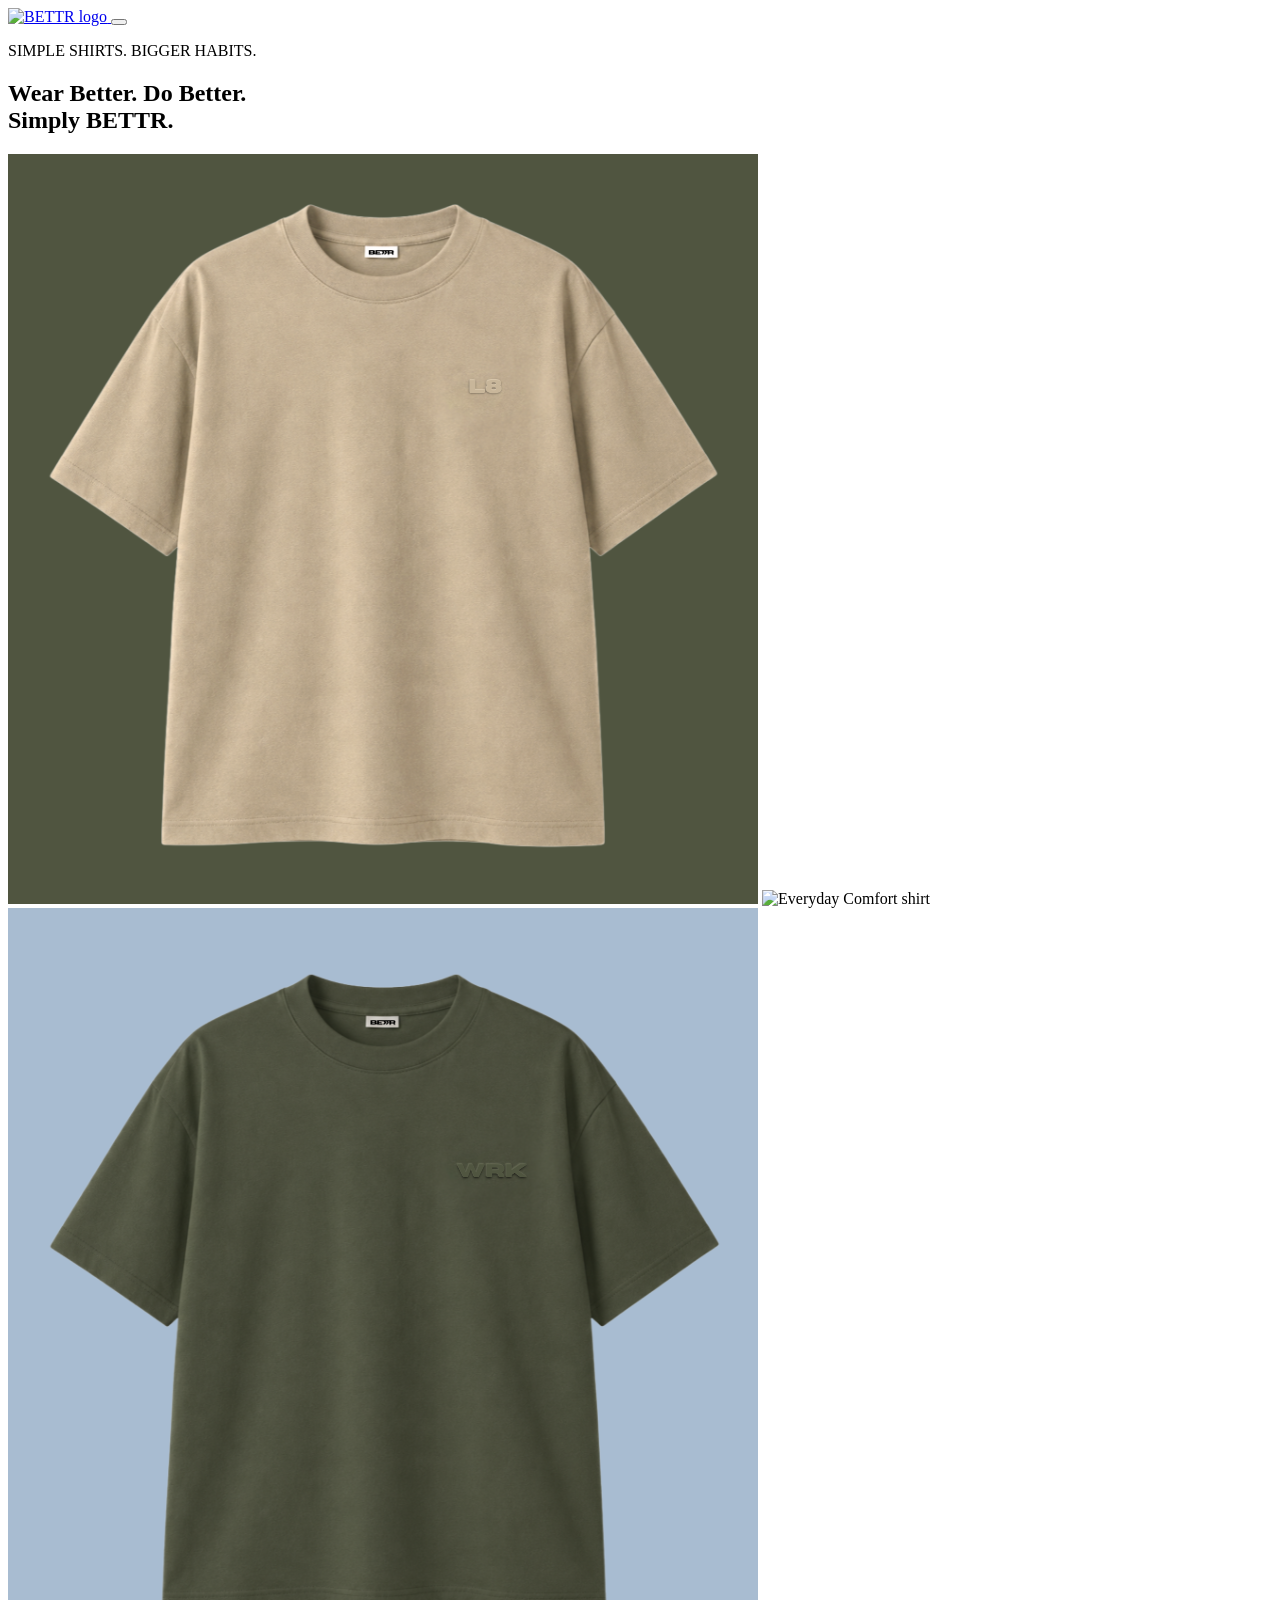
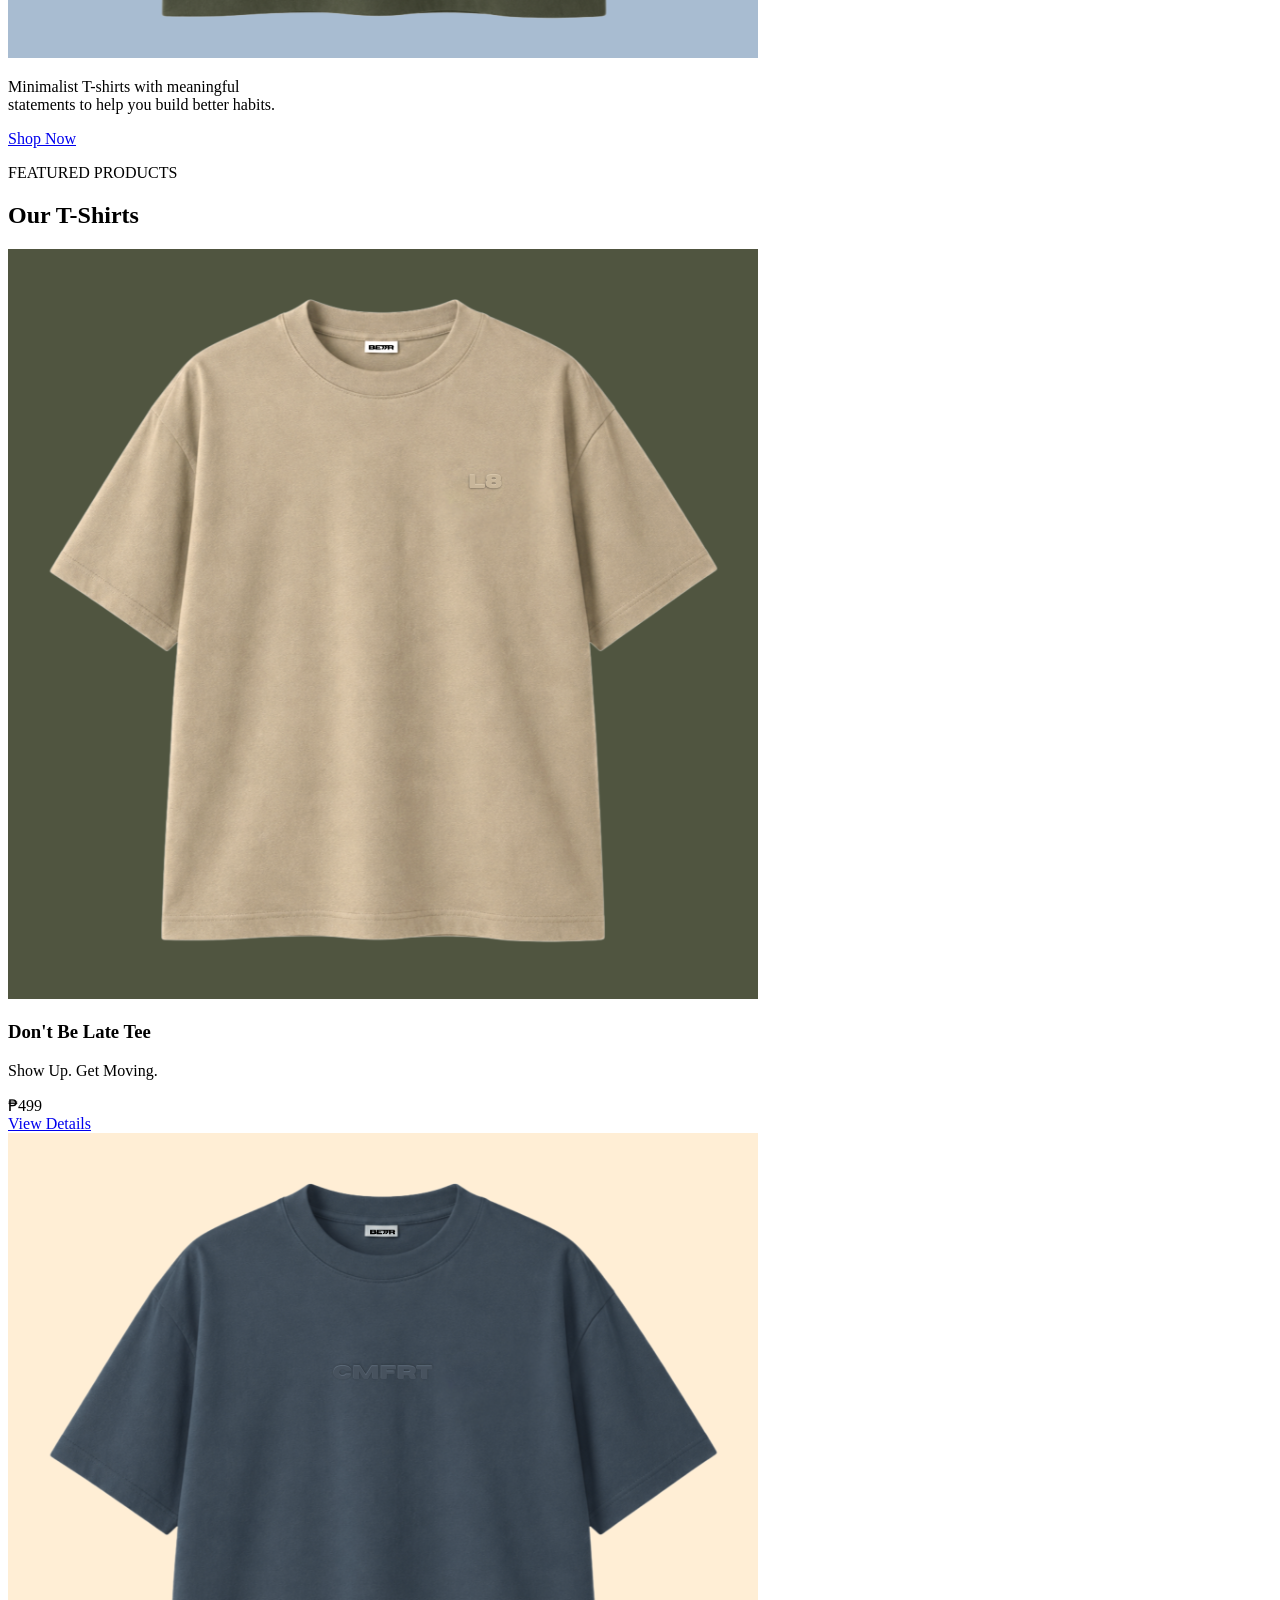
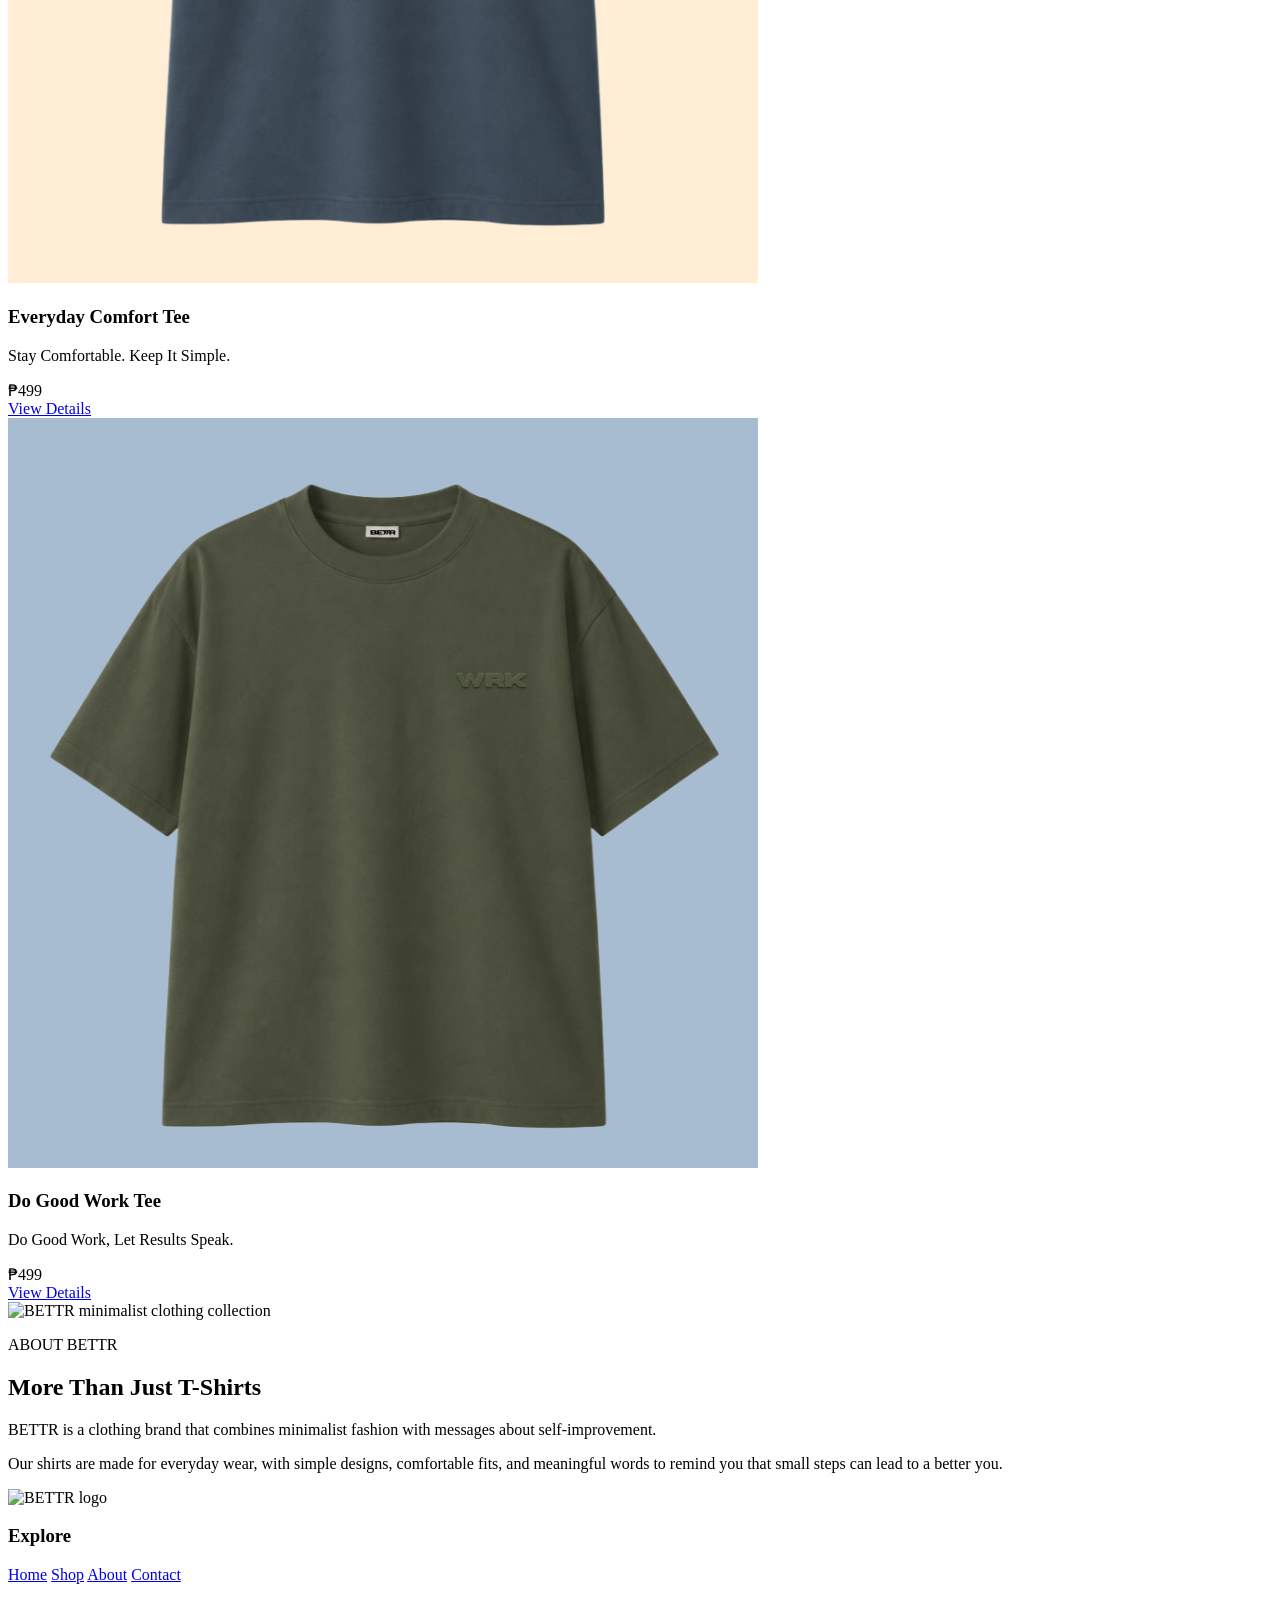
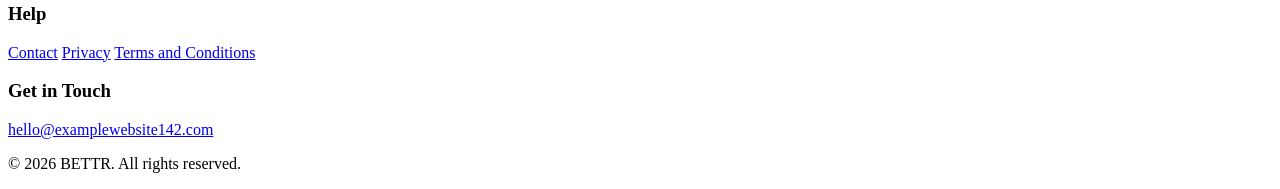
==== index.html @ 63cb1388 "Update hero product images and alt text Updated hero product images and adjusted alt text for better" ====
<!DOCTYPE html>
<html lang="en">

<head>
    <meta charset="utf-8">
    <meta name="viewport" content="width=device-width, initial-scale=1">

    <meta name="description" content="BETTR creates minimalist T-shirts with meaningful messages to inspire better everyday habits.">

    <title>BETTR | Wear Better. Do Better.</title>

    <!-- Bootstrap 6 CSS -->
    <link
        href="https://cdn.jsdelivr.net/npm/bootstrap@6.0.0-alpha.1/dist/css/bootstrap.min.css"
        rel="stylesheet"
        integrity="sha384-B/GM4XqrwHnWXNOWMbloTmrYXZg10cakYGmpfsR/bbzQ6JAJI4ihuyADKLnBgrCe"
        crossorigin="anonymous">

    <!-- Custom CSS -->
    <link rel="stylesheet" href="css/style.css">

    <!-- Custom JavaScript -->
    <script src="js/script.js" defer></script>

</head>

<body>

    <!-- =========================
         SECTION 1: NAVBAR + HERO
         TOTAL HEIGHT: 1204px
    ========================== -->

    <div class="first-section">

        <!-- NAVIGATION BAR -->

        <nav class="navbar md:navbar-expand bettr-navbar">

            <div class="container">

                <a class="navbar-brand" href="index.html" aria-label="BETTR Homepage">

                    <img src="images/logo.png" alt="BETTR logo">

                </a>


                <!-- MOBILE MENU BUTTON -->

                <button
                    class="btn-icon navbar-toggler"
                    type="button"
                    data-bs-toggle="drawer"
                    data-bs-target="#mainNavbar"
                    aria-controls="mainNavbar"
                    aria-expanded="false"
                    aria-label="Toggle navigation">

                    <span class="navbar-toggler-icon" aria-hidden="true"></span>

                </button>


                <!-- NAVIGATION MENU -->

                <dialog
                    class="drawer drawer-end"
                    tabindex="-1"
                    id="mainNavbar"
                    aria-labelledby="mainNavbarLabel">

                    <div class="drawer-header">

                        <h5 class="drawer-title" id="mainNavbarLabel">
                            Menu
                        </h5>

                        <button
                            type="button"
                            class="btn-close"
                            data-bs-dismiss="drawer"
                            aria-label="Close">
                        </button>

                    </div>


                    <div class="drawer-body">

                        <ul class="nav navbar-nav md:ms-auto">

                            <li class="nav-item">

                                <a
                                    class="nav-link active"
                                    href="index.html"
                                    aria-current="page">

                                    Home

                                </a>

                            </li>


                            <li class="nav-item">

                                <a class="nav-link" href="#products">
                                    Shop
                                </a>

                            </li>


                            <li class="nav-item">

                                <a class="nav-link" href="#about">
                                    About
                                </a>

                            </li>


                            <li class="nav-item">

                                <a class="nav-link" href="contact.html">
                                    Contact
                                </a>

                            </li>

                        </ul>

                    </div>

                </dialog>

            </div>

        </nav>


        <!-- HERO SECTION -->

        <section class="hero-section text-center">

            <div class="container">

                <p class="eyebrow">
                    SIMPLE SHIRTS. BIGGER HABITS.
                </p>


                <h1>
                    Wear Better. Do Better.
                    <br>
                    Simply BETTR.
                </h1>


                <!-- HERO PRODUCT IMAGES -->

                <div class="hero-products">

                    <img
                        src="images/dont-be-late-tee001.png"
                        alt="Don't Be Late shirt">

                    <img
                        src="everyday-comfort-tee001.png"
                        alt="Everyday Comfort shirt">

                    <img
                        src="images/do-good-work-tee001.png"
                        alt="Do Good Work shirt">

                </div>


                <p class="hero-description">

                    Minimalist T-shirts with meaningful
                    <br class="desktop-break">
                    statements to help you build better habits.

                </p>


                <a href="#products" class="btn-solid theme-primary">
                    Shop Now
                </a>

            </div>

        </section>

    </div>


    <!-- =========================
         SECTION 2: FEATURED PRODUCTS
         TOTAL HEIGHT: 1204px
    ========================== -->

    <section class="products-section" id="products">

        <div class="container">

            <!-- SECTION HEADING -->

            <div class="section-heading text-center">

                <p class="eyebrow">
                    FEATURED PRODUCTS
                </p>

                <h2>
                    Our T-Shirts
                </h2>

            </div>


            <!-- PRODUCT GRID -->

            <div class="row justify-content-center g-5">


                <!-- PRODUCT 1 -->

                <div class="md:col-6">

                    <article class="product-card">

                        <img
                            src="images/dont-be-late-tee001.png"
                            class="product-image"
                            alt="BETTR Don't Be Late T-shirt">


                        <div class="product-info">

                            <div>

                                <h3>Don't Be Late Tee</h3>

                                <p>
                                    Show Up. Get Moving.
                                </p>

                            </div>

                            <span class="product-price">
                                ₱499
                            </span>

                        </div>


                        <a
                            href="dont-be-late.html"
                            class="btn-solid theme-primary">

                            View Details

                        </a>

                    </article>

                </div>


                <!-- PRODUCT 2 -->

                <div class="md:col-6">

                    <article class="product-card">

                        <img
                            src="images/everyday-comfort-tee001.png"
                            class="product-image"
                            alt="BETTR Everyday Comfort T-shirt">


                        <div class="product-info">

                            <div>

                                <h3>Everyday Comfort Tee</h3>

                                <p>
                                    Stay Comfortable. Keep It Simple.
                                </p>

                            </div>

                            <span class="product-price">
                                ₱499
                            </span>

                        </div>


                        <a
                            href="everyday-comfort.html"
                            class="btn-solid theme-primary">

                            View Details

                        </a>

                    </article>

                </div>


                <!-- PRODUCT 3 -->

                <div class="md:col-6">

                    <article class="product-card">

                        <img
                            src="images/do-good-work-tee001.png"
                            class="product-image"
                            alt="BETTR Do Good Work T-shirt">


                        <div class="product-info">

                            <div>

                                <h3>Do Good Work Tee</h3>

                                <p>
                                    Do Good Work, Let Results Speak.
                                </p>

                            </div>

                            <span class="product-price">
                                ₱499
                            </span>

                        </div>


                        <a
                            href="do-good-work.html"
                            class="btn-solid theme-primary">

                            View Details

                        </a>

                    </article>

                </div>

            </div>

        </div>

    </section>


    <!-- =========================
         SECTION 3: ABOUT + FOOTER
         TOTAL HEIGHT: 1204px
    ========================== -->

    <div class="third-section">

        <!-- ABOUT BETTR -->

        <section class="about-section" id="about">

            <div class="container text-center">

                <img
                    src="images/about-image.jpg"
                    class="about-image"
                    alt="BETTR minimalist clothing collection">


                <p class="eyebrow">
                    ABOUT BETTR
                </p>


                <h2>
                    More Than Just T-Shirts
                </h2>


                <p class="about-description">

                    BETTR is a clothing brand that combines
                    minimalist fashion with messages about
                    self-improvement.

                </p>


                <p class="about-description">

                    Our shirts are made for everyday wear,
                    with simple designs, comfortable fits,
                    and meaningful words to remind you that
                    small steps can lead to a better you.

                </p>

            </div>

        </section>


        <!-- FOOTER -->

        <footer class="bettr-footer">

            <div class="container">

                <div class="row g-5">


                    <!-- BRAND LOGO -->

                    <div class="md:col-4">

                        <img
                            src="images/logo.png"
                            class="footer-logo"
                            alt="BETTR logo">

                    </div>


                    <!-- EXPLORE -->

                    <div class="md:col-2">

                        <h3>Explore</h3>

                        <a href="index.html">Home</a>

                        <a href="#products">Shop</a>

                        <a href="#about">About</a>

                        <a href="contact.html">Contact</a>

                    </div>


                    <!-- HELP -->

                    <div class="md:col-3">

                        <h3>Help</h3>

                        <a href="contact.html">Contact</a>

                        <a href="privacy.html">Privacy</a>

                        <a href="privacy.html">Terms and Conditions</a>

                    </div>


                    <!-- CONTACT -->

                    <div class="md:col-3">

                        <h3>Get in Touch</h3>

                        <a href="mailto:hello@examplewebsite142.com">

                            hello@examplewebsite142.com

                        </a>

                    </div>

                </div>


                <!-- COPYRIGHT -->

                <div class="copyright">

                    <p>
                        © 2026 BETTR. All rights reserved.
                    </p>

                </div>

            </div>

        </footer>

    </div>


    <!-- =========================
         BOOTSTRAP JAVASCRIPT
    ========================== -->

    <script
        type="module"
        src="https://cdn.jsdelivr.net/npm/bootstrap@6.0.0-alpha.1/dist/js/bootstrap.bundle.min.js"
        integrity="sha384-1a/pXj49ZQ1aHEmrJ+gMw1otqoVsYwlEnlD8mIfY2TV03r20Y0CN7uqx1tQogjPL"
        crossorigin="anonymous">
    </script>

</body>

</html>
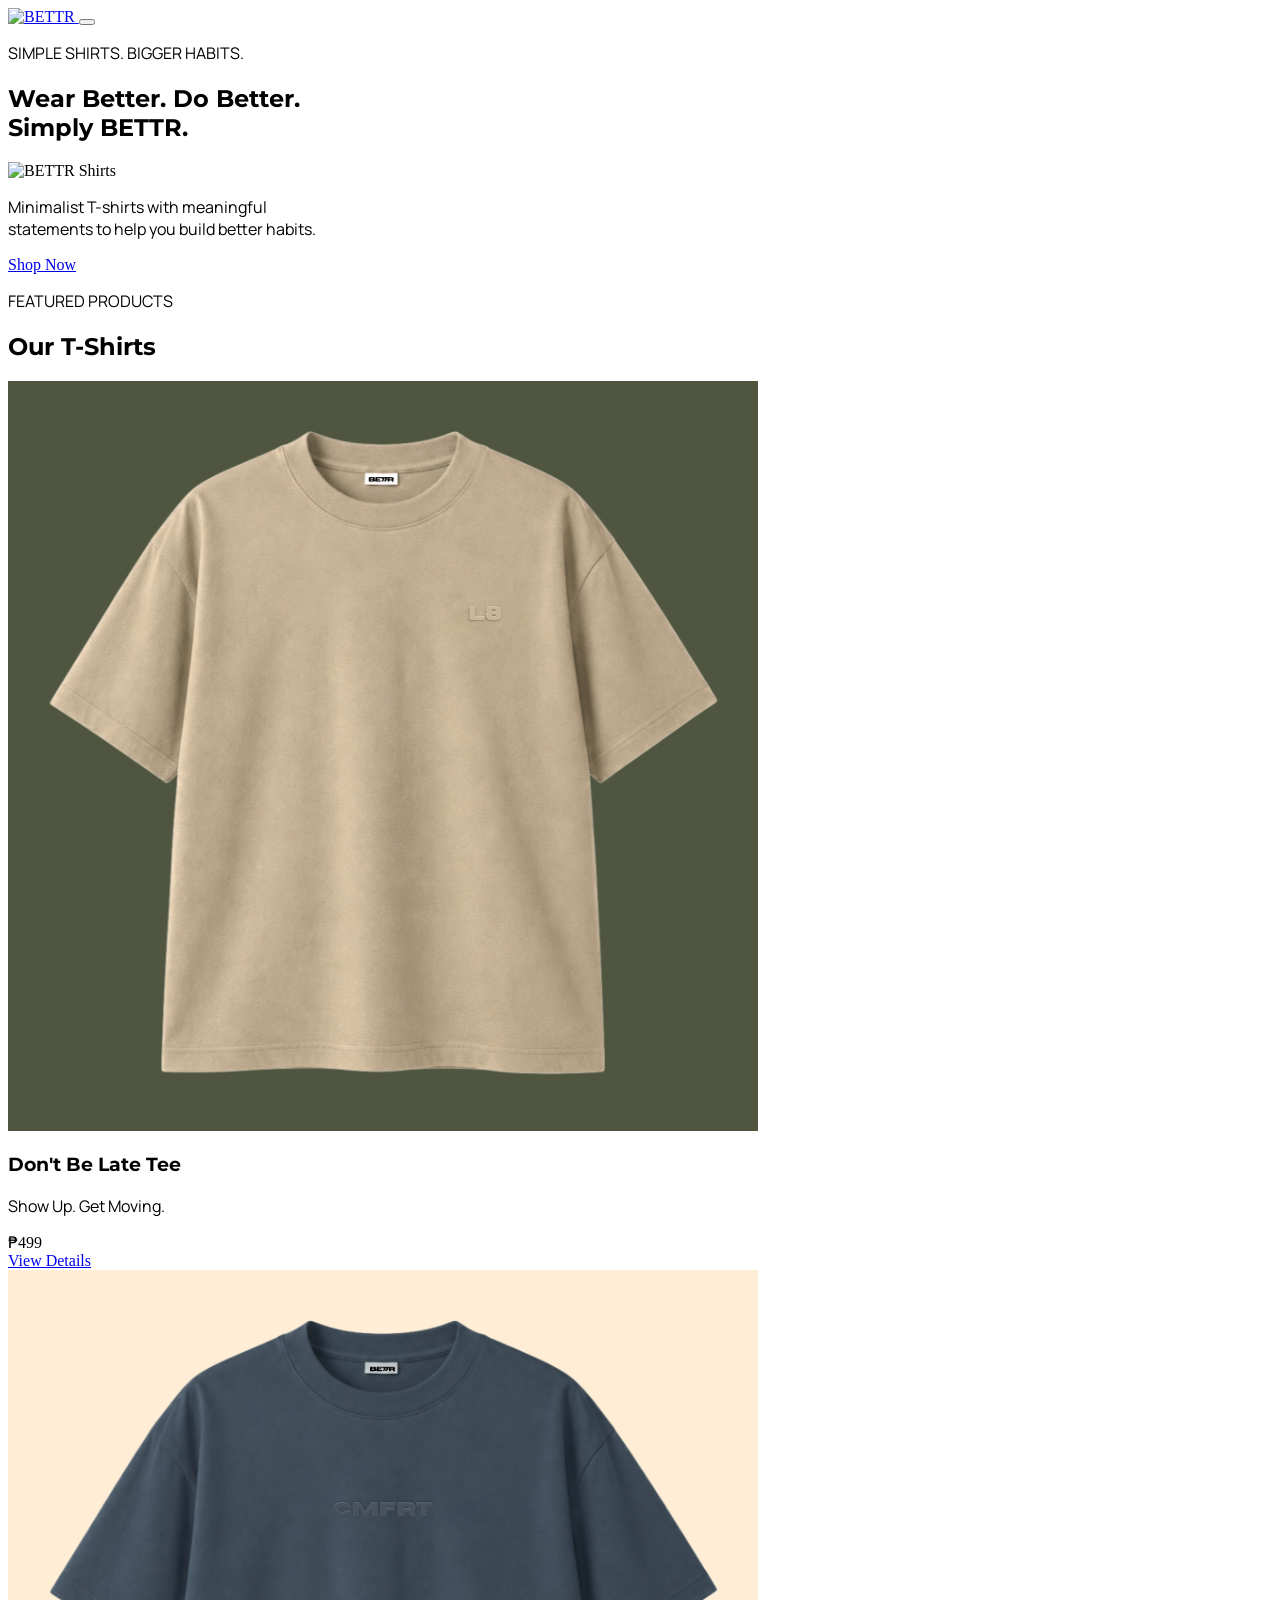
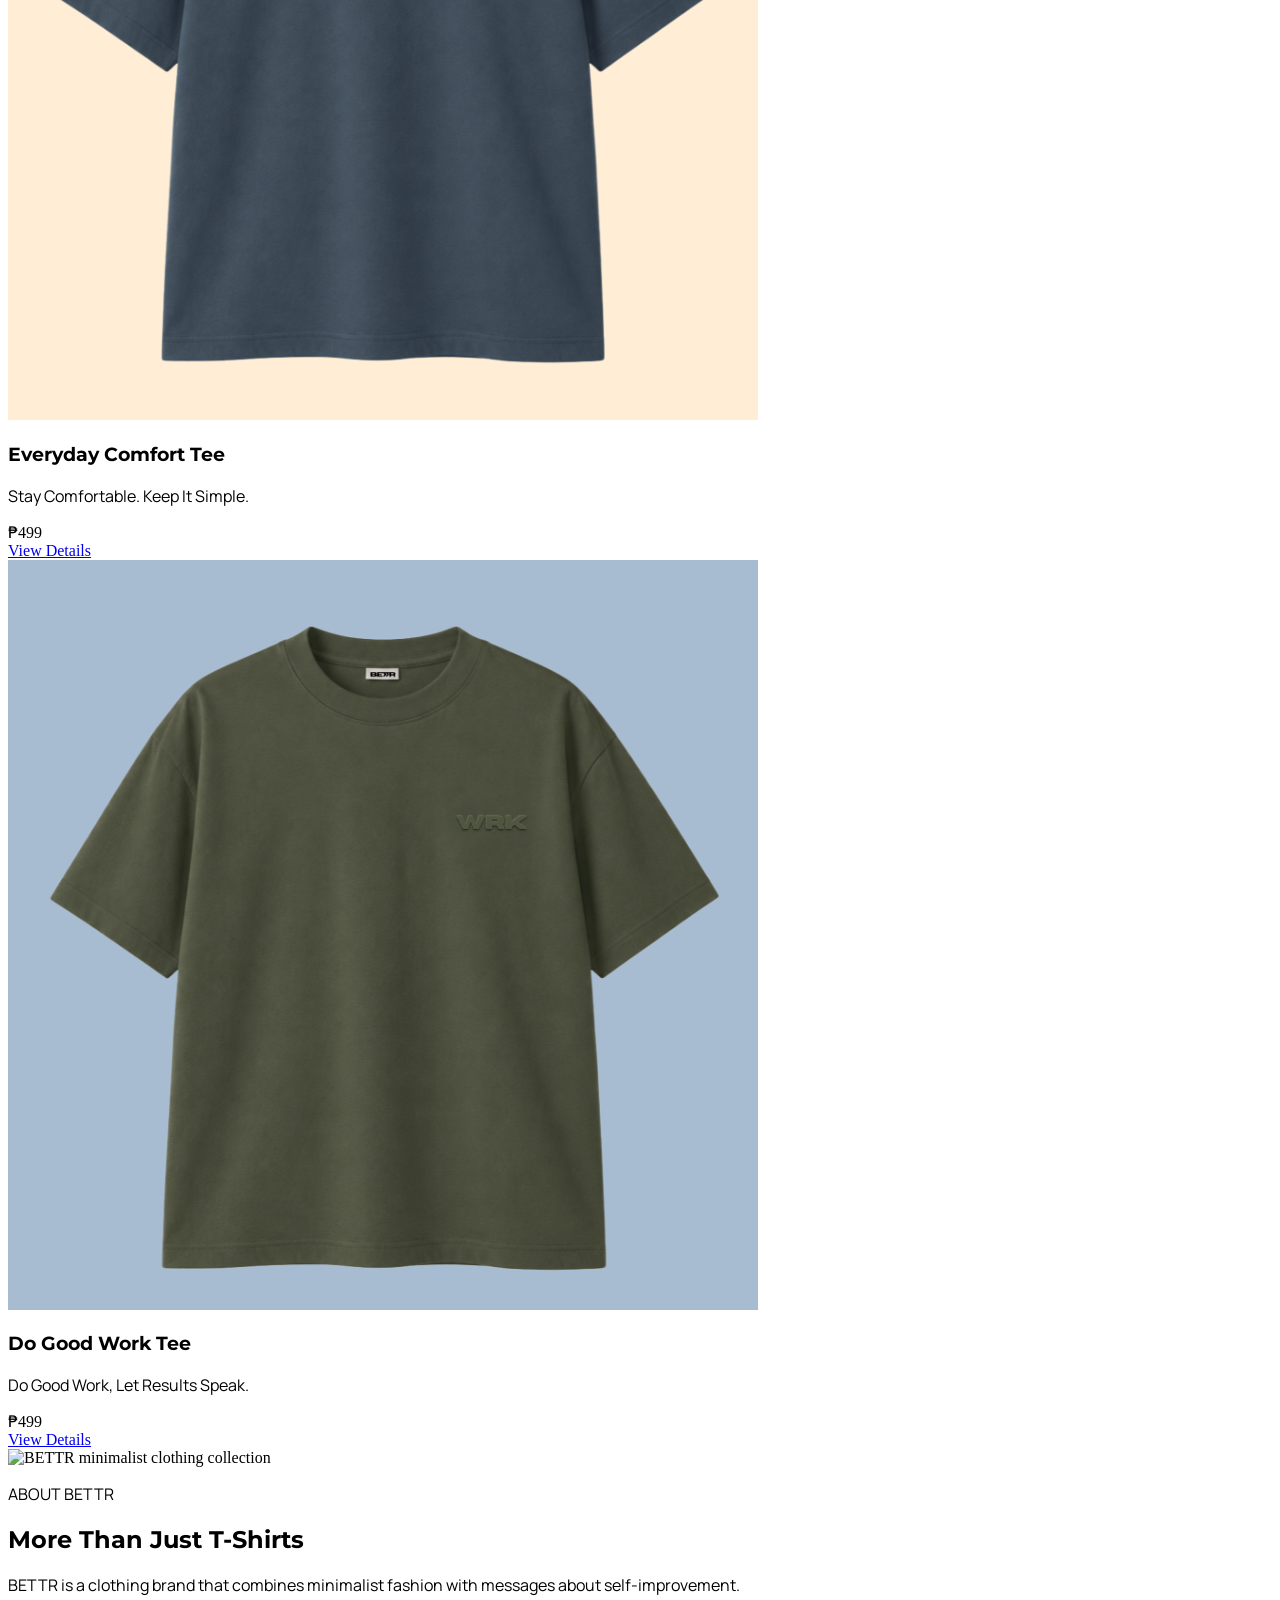
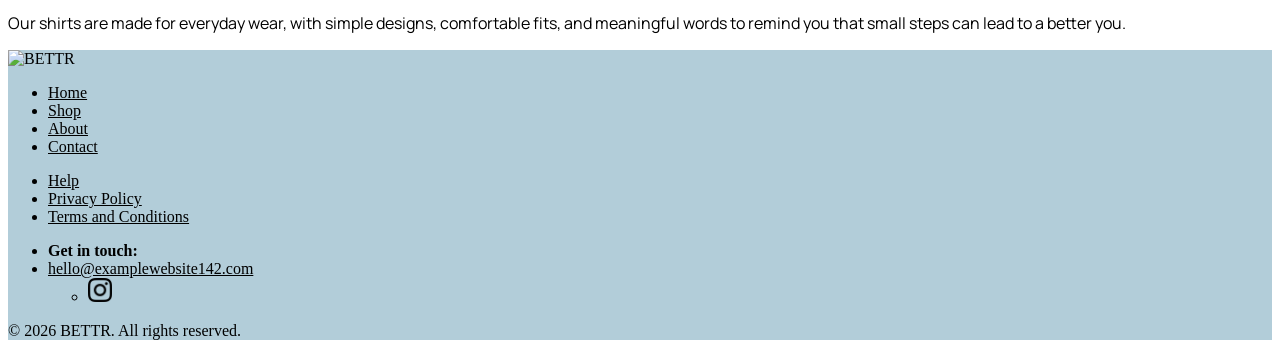
==== commit 88ac9295: "Updated index.html Only missing is the 'about-image.png' To add selected custom css in styles/style" ====
--- a/index.html
+++ b/index.html
@@ -1,149 +1,65 @@
 <!DOCTYPE html>
 <html lang="en">
-
 <head>
-    <meta charset="utf-8">
-    <meta name="viewport" content="width=device-width, initial-scale=1">
-
-    <meta name="description" content="BETTR creates minimalist T-shirts with meaningful messages to inspire better everyday habits.">
-
-    <title>BETTR | Wear Better. Do Better.</title>
-
-    <!-- Bootstrap 6 CSS -->
-    <link
-        href="https://cdn.jsdelivr.net/npm/bootstrap@6.0.0-alpha.1/dist/css/bootstrap.min.css"
-        rel="stylesheet"
-        integrity="sha384-B/GM4XqrwHnWXNOWMbloTmrYXZg10cakYGmpfsR/bbzQ6JAJI4ihuyADKLnBgrCe"
-        crossorigin="anonymous">
-
-    <!-- Custom CSS -->
-    <link rel="stylesheet" href="css/style.css">
-
-    <!-- Custom JavaScript -->
-    <script src="js/script.js" defer></script>
-
+    <meta charset="UTF-8">
+    <meta name="viewport" content="width=device-width, initial-scale=1.0">
+    <title>Home | BETTR</title>
+    <link rel="preconnect" href="https://googleapis.com">
+    <link rel="preconnect" href="https://gstatic.com" crossorigin>
+    <link href="https://fonts.googleapis.com/css2?family=Manrope:wght@300;400;700&family=Montserrat:wght@300;400;700&display=swap" rel="stylesheet">
+    <link href="https://cdn.jsdelivr.net/npm/bootstrap@6.0.0-alpha.1/dist/css/bootstrap.min.css" rel="stylesheet" integrity="sha384-B/GM4XqrwHnWXNOWMbloTmrYXZg10cakYGmpfsR/bbzQ6JAJI4ihuyADKLnBgrCe" crossorigin="anonymous">
+    <link rel="stylesheet" href="styles/style.css">
+    <script src="js/navigation.js" defer></script>
 </head>
-
-<body>
-
-    <!-- =========================
-         SECTION 1: NAVBAR + HERO
-         TOTAL HEIGHT: 1204px
-    ========================== -->
-
-    <div class="first-section">
-
-        <!-- NAVIGATION BAR -->
-
-        <nav class="navbar md:navbar-expand bettr-navbar">
-
-            <div class="container">
-
-                <a class="navbar-brand" href="index.html" aria-label="BETTR Homepage">
-
-                    <img src="images/logo.png" alt="BETTR logo">
-
-                </a>
-
-
-                <!-- MOBILE MENU BUTTON -->
-
-                <button
-                    class="btn-icon navbar-toggler"
-                    type="button"
-                    data-bs-toggle="drawer"
-                    data-bs-target="#mainNavbar"
-                    aria-controls="mainNavbar"
-                    aria-expanded="false"
-                    aria-label="Toggle navigation">
-
-                    <span class="navbar-toggler-icon" aria-hidden="true"></span>
-
-                </button>
-
-
-                <!-- NAVIGATION MENU -->
-
-                <dialog
-                    class="drawer drawer-end"
-                    tabindex="-1"
-                    id="mainNavbar"
-                    aria-labelledby="mainNavbarLabel">
-
-                    <div class="drawer-header">
-
-                        <h5 class="drawer-title" id="mainNavbarLabel">
-                            Menu
-                        </h5>
-
-                        <button
-                            type="button"
-                            class="btn-close"
-                            data-bs-dismiss="drawer"
-                            aria-label="Close">
-                        </button>
-
-                    </div>
-
-
-                    <div class="drawer-body">
-
-                        <ul class="nav navbar-nav md:ms-auto">
-
-                            <li class="nav-item">
-
-                                <a
-                                    class="nav-link active"
-                                    href="index.html"
-                                    aria-current="page">
-
-                                    Home
-
-                                </a>
-
-                            </li>
-
-
-                            <li class="nav-item">
-
-                                <a class="nav-link" href="#products">
-                                    Shop
-                                </a>
-
-                            </li>
-
-
-                            <li class="nav-item">
-
-                                <a class="nav-link" href="#about">
-                                    About
-                                </a>
-
-                            </li>
-
-
-                            <li class="nav-item">
-
-                                <a class="nav-link" href="contact.html">
-                                    Contact
-                                </a>
-
-                            </li>
-
+<body class="d-flex flex-column min-vh-100">
+    <nav class="navbar md:navbar-expand bg-1 fixed-top py-3 border-bottom">
+        <div class="container md:ps-12 md:pe-12">
+        
+            <a class="navbar-brand" href="index.html">
+                <picture>
+                    <source srcset="images/BETTR-logo-primary-dark.png" media="(prefers-color-scheme: dark)">
+                    <img src="images/BETTR-logo-primary.png" alt="BETTR" style="height: 24px; width: auto;;">
+                </picture>
+            </a>
+
+            <button class="btn-icon navbar-toggler ms-auto" type="button"
+                    data-bs-toggle="drawer" data-bs-target="#mainNav"
+                    aria-controls="mainNav" aria-expanded="false" aria-label="Toggle navigation">
+                <span class="navbar-toggler-icon" aria-hidden="true"></span>
+            </button>
+
+            <dialog class="drawer drawer-end" tabindex="-1" id="mainNav" aria-labelledby="mainNavLabel">
+                <div class="drawer-header">
+                <h5 class="drawer-title" id="mainNavLabel">Menu</h5>
+                <button type="button" class="btn-close" data-bs-dismiss="drawer" aria-label="Close"></button>
+                </div>
+                <div class="drawer-body md:justify-content-between md:mx-12">
+                    <div class="d-flex flex-column md:flex-row md:align-items-center gap-3 md:gap-4 mt-3 md:mt-0">
+                        <ul class="nav navbar-nav nav-underline gap-2 md:gap-4">
+                            <li class="nav-item"><a class="nav-link  active" aria-current="page" href="index.html#home">Home</a></li>
+                            <li class="nav-item"><a class="nav-link" href="index.html#shop">Shop</a></li>
                         </ul>
-
-                    </div>
-
-                </dialog>
-
-            </div>
-
-        </nav>
-
-
-        <!-- HERO SECTION -->
-
-        <section class="hero-section text-center">
+                    </div>
+                    <div class="d-flex flex-column md:flex-row md:align-items-center md:ms-auto gap-3 md:gap-4 mt-3 md:mt-0">
+                        <ul class="nav navbar-nav nav-underline gap-2 md:gap-4">
+                        <li class="nav-item"><a class="nav-link btn btn-dark" href="index.html#about">About</a></li>
+                        <li class="nav-item"><a class="nav-link btn btn-dark" href="contact.html">Contact</a></li>
+                        </ul>
+                    </div>
+                    <div class="d-flex flex-column md:flex-row md:align-items-center gap-3 md:gap-4 md:mb-1 ">
+                        <picture>
+                            <source media="(prefers-color-scheme: dark)" srcset="images/search-icon-dark.png">
+                            <img src="images/search-icon.png" alt="search-icon" style="width: 16px;height: auto;">
+                        </picture>
+                    </div>
+                                    
+                </div>
+            </dialog>
+        </div>
+    </nav>
+    <header>
+
+        <section id="home" class="hero-section text-center">
 
             <div class="container">
 
@@ -163,17 +79,11 @@
 
                 <div class="hero-products">
 
-                    <img
-                        src="images/dont-be-late-tee001.png"
-                        alt="Don't Be Late shirt">
-
-                    <img
-                        src="everyday-comfort-tee001.png"
-                        alt="Everyday Comfort shirt">
-
-                    <img
-                        src="images/do-good-work-tee001.png"
-                        alt="Do Good Work shirt">
+                    <img class="img-fluid w-75 h-auto"
+                        src="images/BETTR-hero-img.png"
+                        alt="BETTR Shirts"
+                        >
+
 
                 </div>
 
@@ -187,7 +97,7 @@
                 </p>
 
 
-                <a href="#products" class="btn-solid theme-primary">
+                <a href="#shop" class="btn-solid rounded-3 theme-primary">
                     Shop Now
                 </a>
 
@@ -195,181 +105,176 @@
 
         </section>
 
-    </div>
-
-
-    <!-- =========================
-         SECTION 2: FEATURED PRODUCTS
-         TOTAL HEIGHT: 1204px
-    ========================== -->
-
-    <section class="products-section" id="products">
-
-        <div class="container">
-
-            <!-- SECTION HEADING -->
-
-            <div class="section-heading text-center">
-
-                <p class="eyebrow">
-                    FEATURED PRODUCTS
-                </p>
-
-                <h2>
-                    Our T-Shirts
-                </h2>
+
+    </header>
+    <main>
+
+        <section id="shop" class="products-section bg-1">
+
+            <div class="container">
+
+                <!-- SECTION HEADING -->
+
+                <div class="section-heading text-center">
+
+                    <p class="eyebrow">
+                        FEATURED PRODUCTS
+                    </p>
+
+                    <h2>
+                        Our T-Shirts
+                    </h2>
+
+                </div>
+
+
+                <!-- PRODUCT GRID -->
+
+                <div class="row justify-content-center g-5 mt-8">
+
+
+                    <!-- PRODUCT 1 -->
+
+                    <div class="col-12 md:col-4">
+
+                        <article class="product-card">
+
+                            <div class="d-flex flex-column justify-content-center align-items-center">
+                                <div>   
+                                    <img class="img-fluid w-50 h-auto"
+                                        src="images/dont-be-late-tee001.png"
+                                        class="product-image"
+                                        alt="BETTR Don't Be Late T-shirt">
+                                </div>
+
+                            <div class="product-info py-4 text-center md:text-start">
+
+                                <div>
+
+                                    <h3>Don't Be Late Tee</h3>
+
+                                    <p class="text-muted">
+                                        Show Up. Get Moving.
+                                    </p>
+
+                                </div>
+                                <div>
+                                <span class="product-price">
+                                    ₱499
+                                </span>
+                                </div>
+                            </div>
+
+
+                            <a
+                                href="dont-be-late-tee.html"
+                                class="btn-solid rounded-3 theme-primary">
+
+                                View Details
+
+                            </a>
+                            </div>
+                        </article>
+
+                    </div>
+
+
+                    <!-- PRODUCT 2 -->
+
+                    <div class="col-12 md:col-4">
+
+                        <article class="product-card">
+
+                            <div class="d-flex flex-column justify-content-center align-items-center">
+                            <img class="img-fluid w-50 h-auto"
+                                src="images/everyday-comfort-tee001.png"
+                                class="product-image"
+                                alt="BETTR Everyday Comfort T-shirt">
+
+
+                            <div class="product-info py-4 text-center md:text-start">
+
+                                <div>
+
+                                    <h3>Everyday Comfort Tee</h3>
+
+                                    <p>
+                                        Stay Comfortable. Keep It Simple.
+                                    </p>
+
+                                </div>
+
+                                <span class="product-price">
+                                    ₱499
+                                </span>
+
+                            </div>
+
+
+                            <a
+                                href="everyday-comfort-tee.html"
+                                class="btn-solid rounded-3 theme-primary">
+
+                                View Details
+
+                            </a>
+                            </div>
+                        </article>
+
+                    </div>
+
+
+                    <!-- PRODUCT 3 -->
+
+                    <div class="col-12 md:col-4">
+
+                        <article class="product-card">
+
+                            <div class="d-flex flex-column justify-content-center align-items-center">
+                            
+                                <img class="img-fluid w-50 h-auto"
+                                    src="images/do-good-work-tee001.png"
+                                    class="product-image"
+                                    alt="BETTR Do Good Work T-shirt">
+                            
+
+                                <div class="product-info py-4 text-center md:text-start">
+
+                                    <div>
+
+                                        <h3>Do Good Work Tee</h3>
+
+                                        <p>
+                                            Do Good Work, Let Results Speak.
+                                        </p>
+
+                                    </div>
+
+                                    <span class="product-price">
+                                        ₱499
+                                    </span>
+
+                                </div>
+                            
+
+                                <a
+                                    href="do-good-work-tee.html"
+                                    class="btn-solid rounded-3 theme-primary">
+
+                                    View Details
+
+                                </a>
+                            </div>
+
+                        </article>
+
+                    </div>
+
+                </div>
 
             </div>
 
-
-            <!-- PRODUCT GRID -->
-
-            <div class="row justify-content-center g-5">
-
-
-                <!-- PRODUCT 1 -->
-
-                <div class="md:col-6">
-
-                    <article class="product-card">
-
-                        <img
-                            src="images/dont-be-late-tee001.png"
-                            class="product-image"
-                            alt="BETTR Don't Be Late T-shirt">
-
-
-                        <div class="product-info">
-
-                            <div>
-
-                                <h3>Don't Be Late Tee</h3>
-
-                                <p>
-                                    Show Up. Get Moving.
-                                </p>
-
-                            </div>
-
-                            <span class="product-price">
-                                ₱499
-                            </span>
-
-                        </div>
-
-
-                        <a
-                            href="dont-be-late.html"
-                            class="btn-solid theme-primary">
-
-                            View Details
-
-                        </a>
-
-                    </article>
-
-                </div>
-
-
-                <!-- PRODUCT 2 -->
-
-                <div class="md:col-6">
-
-                    <article class="product-card">
-
-                        <img
-                            src="images/everyday-comfort-tee001.png"
-                            class="product-image"
-                            alt="BETTR Everyday Comfort T-shirt">
-
-
-                        <div class="product-info">
-
-                            <div>
-
-                                <h3>Everyday Comfort Tee</h3>
-
-                                <p>
-                                    Stay Comfortable. Keep It Simple.
-                                </p>
-
-                            </div>
-
-                            <span class="product-price">
-                                ₱499
-                            </span>
-
-                        </div>
-
-
-                        <a
-                            href="everyday-comfort.html"
-                            class="btn-solid theme-primary">
-
-                            View Details
-
-                        </a>
-
-                    </article>
-
-                </div>
-
-
-                <!-- PRODUCT 3 -->
-
-                <div class="md:col-6">
-
-                    <article class="product-card">
-
-                        <img
-                            src="images/do-good-work-tee001.png"
-                            class="product-image"
-                            alt="BETTR Do Good Work T-shirt">
-
-
-                        <div class="product-info">
-
-                            <div>
-
-                                <h3>Do Good Work Tee</h3>
-
-                                <p>
-                                    Do Good Work, Let Results Speak.
-                                </p>
-
-                            </div>
-
-                            <span class="product-price">
-                                ₱499
-                            </span>
-
-                        </div>
-
-
-                        <a
-                            href="do-good-work.html"
-                            class="btn-solid theme-primary">
-
-                            View Details
-
-                        </a>
-
-                    </article>
-
-                </div>
-
-            </div>
-
-        </div>
-
-    </section>
-
-
-    <!-- =========================
-         SECTION 3: ABOUT + FOOTER
-         TOTAL HEIGHT: 1204px
-    ========================== -->
-
+        </section>
     <div class="third-section">
 
         <!-- ABOUT BETTR -->
@@ -379,7 +284,7 @@
             <div class="container text-center">
 
                 <img
-                    src="images/about-image.jpg"
+                    src="images/about-image.png"
                     class="about-image"
                     alt="BETTR minimalist clothing collection">
 
@@ -416,105 +321,45 @@
 
         </section>
 
-
-        <!-- FOOTER -->
-
-        <footer class="bettr-footer">
-
-            <div class="container">
-
-                <div class="row g-5">
-
-
-                    <!-- BRAND LOGO -->
-
-                    <div class="md:col-4">
-
-                        <img
-                            src="images/logo.png"
-                            class="footer-logo"
-                            alt="BETTR logo">
-
-                    </div>
-
-
-                    <!-- EXPLORE -->
-
-                    <div class="md:col-2">
-
-                        <h3>Explore</h3>
-
-                        <a href="index.html">Home</a>
-
-                        <a href="#products">Shop</a>
-
-                        <a href="#about">About</a>
-
-                        <a href="contact.html">Contact</a>
-
-                    </div>
-
-
-                    <!-- HELP -->
-
-                    <div class="md:col-3">
-
-                        <h3>Help</h3>
-
-                        <a href="contact.html">Contact</a>
-
-                        <a href="privacy.html">Privacy</a>
-
-                        <a href="privacy.html">Terms and Conditions</a>
-
-                    </div>
-
-
-                    <!-- CONTACT -->
-
-                    <div class="md:col-3">
-
-                        <h3>Get in Touch</h3>
-
-                        <a href="mailto:hello@examplewebsite142.com">
-
-                            hello@examplewebsite142.com
-
-                        </a>
-
-                    </div>
-
-                </div>
-
-
-                <!-- COPYRIGHT -->
-
-                <div class="copyright">
-
-                    <p>
-                        © 2026 BETTR. All rights reserved.
-                    </p>
-
-                </div>
-
+    </main>
+    <footer class="bg-1 mt-auto" id="contact">
+        <div class="container pt-4">
+            <div class="row g-4 mb-12 mt-2">
+                <div class="col-12 md:col-3">
+                        <!--REMINDER: replace this span with BETTR logo-->
+                        <img src="images/BETTR-logo-primary.png" alt="BETTR" style="height: 24px;width: auto;">
+                </div>
+                <div class="col-12 md:col-3">
+                    <ul class="list-unstyled d-flex flex-column md:flex-column md:justify-content-between gap-2 mb-0">
+                        <li class="nav-item fg-2"><a class="nav-link" href="index.html#home">Home</a></li>
+                        <li class="nav-item fg-2"><a class="nav-link" href="index.html#shop">Shop</a></li>
+                        <li class="nav-item fg-2"><a class="nav-link" href="index.html#about">About</a></li>
+                        <li class="nav-item fg-2"><a class="nav-link" href="contact.html">Contact</a></li>
+                    </ul>
+                </div>
+                <div class="col-12 md:col-3">
+                    <ul class="list-unstyled d-flex flex-column md:flex-column md:justify-content-between gap-2 mb-0">
+                        <li class="nav-item fg-2"><a class="nav-link" href="#">Help</a></li>
+                        <li class="nav-item fg-2"><a class="nav-link" href="privacy.html">Privacy Policy</a></li>
+                        <li class="nav-item fg-2"><a class="nav-link" href="terms.html">Terms and Conditions</a></li>
+                    </ul>
+                </div>
+                <div class="col-12 md:col-3">
+                    <ul class="list-unstyled d-flex flex-column md:justify-content-between gap-2 mb-0">
+                        <li><b>Get in touch:</b></li>
+                        <li class="fs-sm"><a href="contact.html">hello@examplewebsite142.com</a></li>
+                        <ul class="list-unstyled d-flex flex-column md:justify-content-between gap-2 mb-0">
+                            <li><img src="images/insta-icon.png" alt="instagram-link" style="width: 24px;height: auto;"></li>
+                        </ul>
+                    </ul>
+                                            
+                </div>
             </div>
-
-        </footer>
-
-    </div>
-
-
-    <!-- =========================
-         BOOTSTRAP JAVASCRIPT
-    ========================== -->
-
-    <script
-        type="module"
-        src="https://cdn.jsdelivr.net/npm/bootstrap@6.0.0-alpha.1/dist/js/bootstrap.bundle.min.js"
-        integrity="sha384-1a/pXj49ZQ1aHEmrJ+gMw1otqoVsYwlEnlD8mIfY2TV03r20Y0CN7uqx1tQogjPL"
-        crossorigin="anonymous">
-    </script>
-
+        </div>
+        <div class="d-flex pb-1 border-top border-2 border-black m-5 md:m-12">
+            <span class="fg-1">&copy; 2026 BETTR. All rights reserved.</span>
+        </div>
+    </footer>
+    <script type="module" src="https://cdn.jsdelivr.net/npm/bootstrap@6.0.0-alpha.1/dist/js/bootstrap.bundle.min.js" integrity="sha384-1a/pXj49ZQ1aHEmrJ+gMw1otqoVsYwlEnlD8mIfY2TV03r20Y0CN7uqx1tQogjPL" crossorigin="anonymous"></script>
 </body>
-
-</html>
+</html>
--- a/styles/style.css
+++ b/styles/style.css
@@ -0,0 +1,133 @@
+/* - Welcome to BETTR's CSS
+    this is the all-in-one custom css for all of our html files
+    you may create a dedicated css file for a particular html file
+    just remember to put the correct css filepath should you make a dedicated css file
+    and make sure to observe proper link order.
+- */
+
+/* - PSEUDOCLASS -*/
+:root {
+    --bs-body-font: 'Manrope', Arial, Helvetica, san-serif;
+    --bs-heading-font: 'Montserrat', Georgia, 'Times New Roman', Times, serif;
+    --primary: #b2cdd9;
+    --muted:  #7cabc0;
+    --secondary: #ffeac9;
+}
+
+/* - general stylesheet - */
+
+h1, h2, h3 {
+    font-family: var(--bs-heading-font);
+}
+
+p {
+    font-family: var(--bs-body-font);
+}
+
+footer {
+    background-color: var(--primary);
+    border-color: black;
+}
+
+footer span, li {
+    color: #000000;
+}
+
+footer a {
+    color: black;
+}
+
+.mt-13 {
+    margin-top: 4rem;
+}
+
+.mt-14 {
+    margin-top: 5rem;
+}
+
+.bg-primary {
+    background-color: var(--primary);
+    color: #000000;
+}
+
+.bg-muted {
+    background-color: var(--muted);
+    color: #000000;
+}
+
+.bg-secondary {
+    background-color: var(--secondary);
+    color: #000000;
+}
+
+/*NAVBAR and HERO stylesheet*/
+.navbar-text {
+    font-family: var(--bs-body-font);
+}
+
+.hero-header {
+    font-family: var(--bs-body-font);
+    font-weight: 700;
+}
+
+.hero-subheader {
+   font-family: var(--bs-heading-font);
+    font-weight: 400;
+}
+
+/* - index.html SHOP / FEATURED PRODUCTS stylesheet - */
+
+/* - Solo Product Page stylesheet - */
+
+.detail-gallery-img {
+    width: 160px;
+    height: auto;
+}
+
+[role="tab"],
+[role="tabpanel"] {
+    font-family: var(--bs-body-font);
+}
+
+#item-quantity::-webkit-inner-spin-button,
+#item-quantity::-webkit-outer-spin-button {
+    -webkit-appearance: none;
+    margin: 0;
+}
+
+/* - Contact Page Stylesheet - */
+
+.contact-body-img {
+    width: 64px;
+    height: auto;
+}
+
+.send-message-btn {
+    font-family: var(--bs-body-font);
+    font-weight: 700;
+}
+
+/* - Media queries:
+    Check the layout for this screen sizes, then
+    check whether there are layout mismatches.
+    Add them your adjustments below in their respective 
+    screen sizes
+    - */
+
+@media screen and (max-width: 1024px) {
+    .detail-gallery-img {
+        width: 120px;
+    }
+}
+
+@media screen and (max-width: 768px) {
+    .detail-gallery-img {
+        width: 100px;
+    }
+}
+
+@media screen and (max-width: 320px) {
+    .detail-gallery-img {
+        width: 80px;
+    }
+}
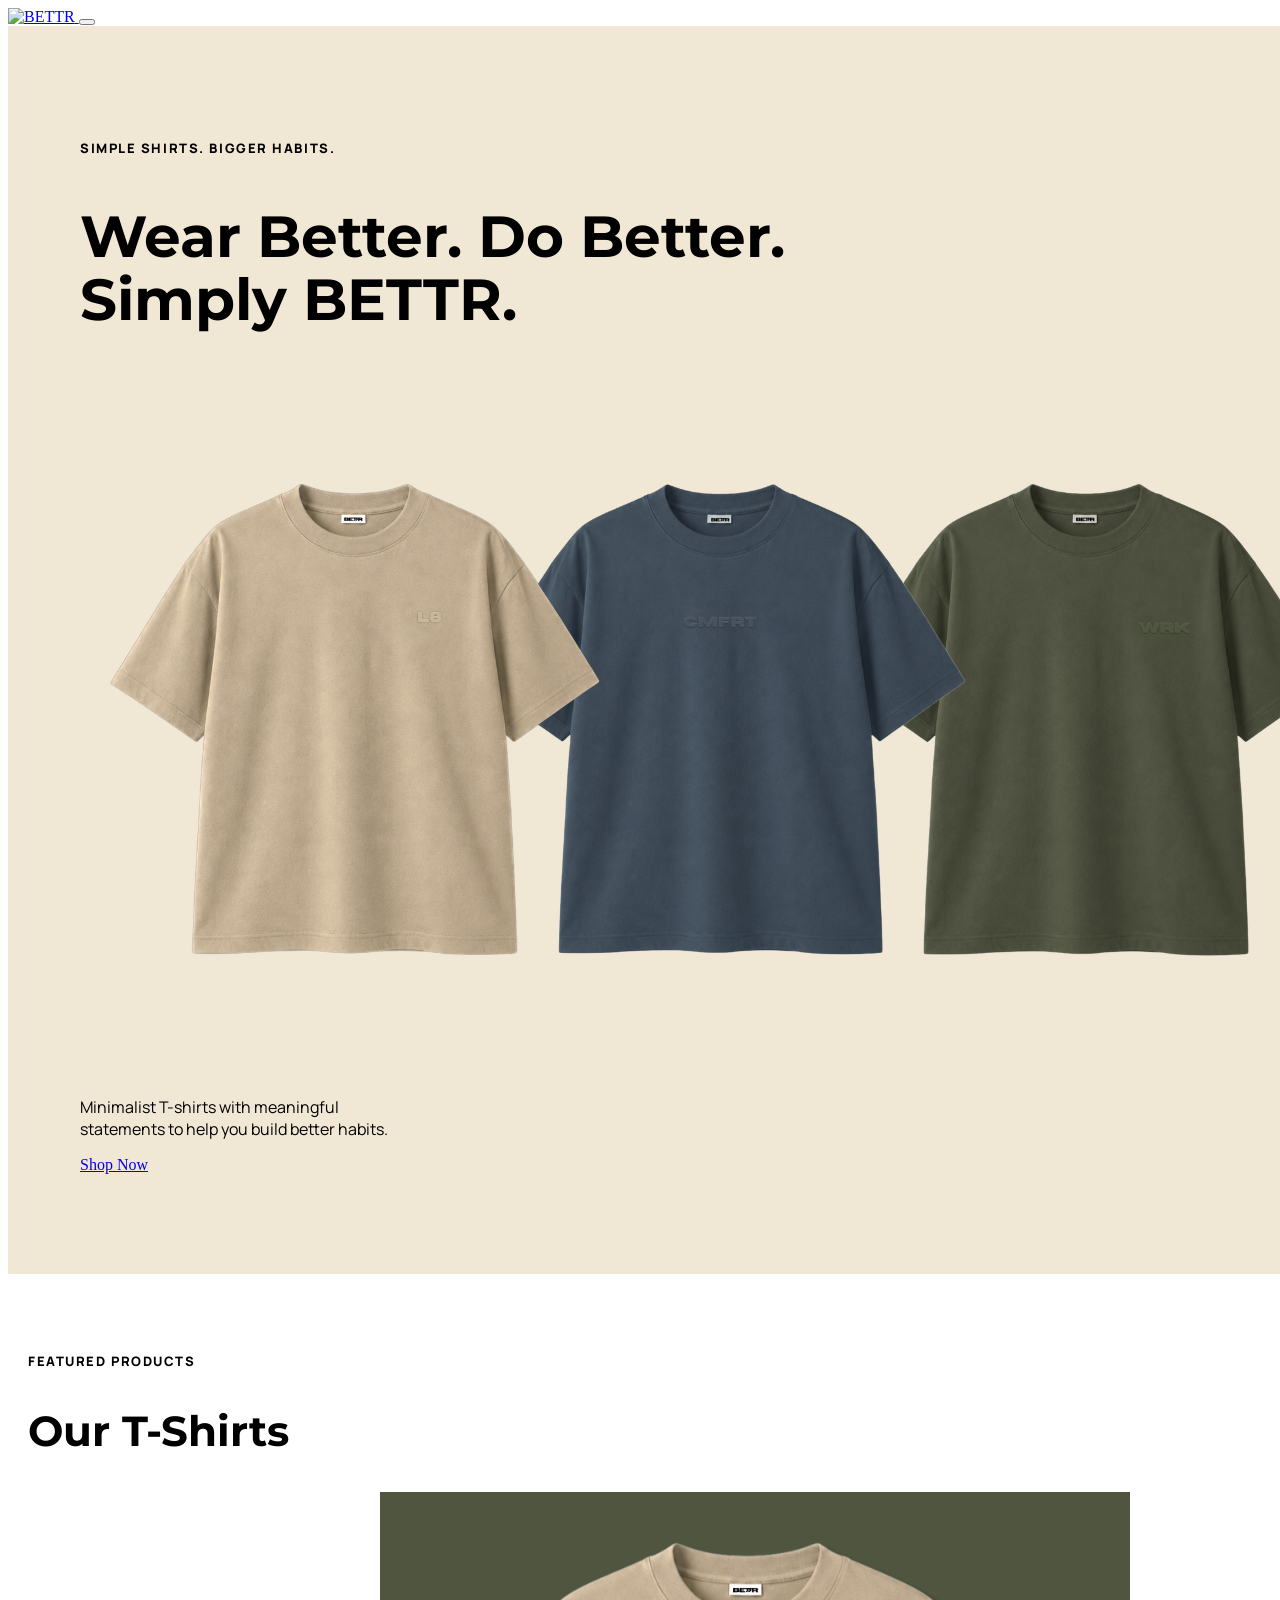
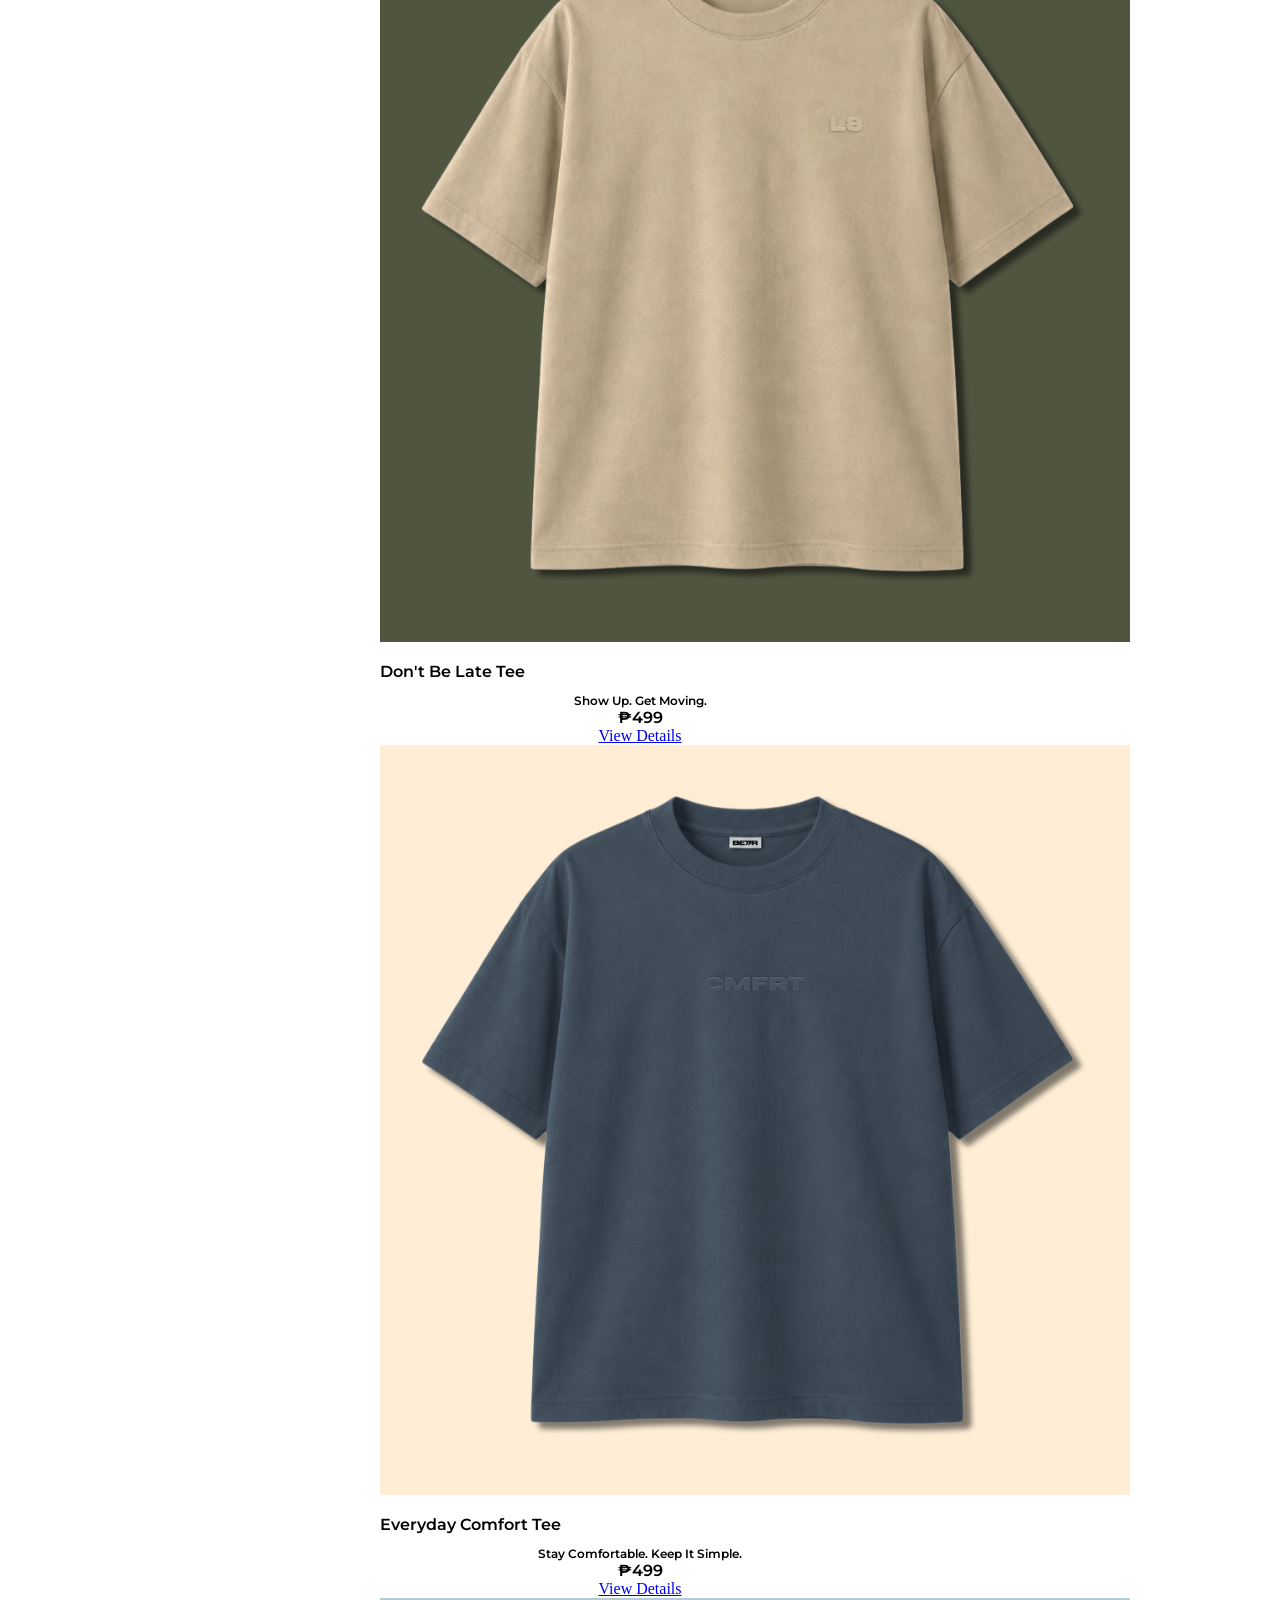
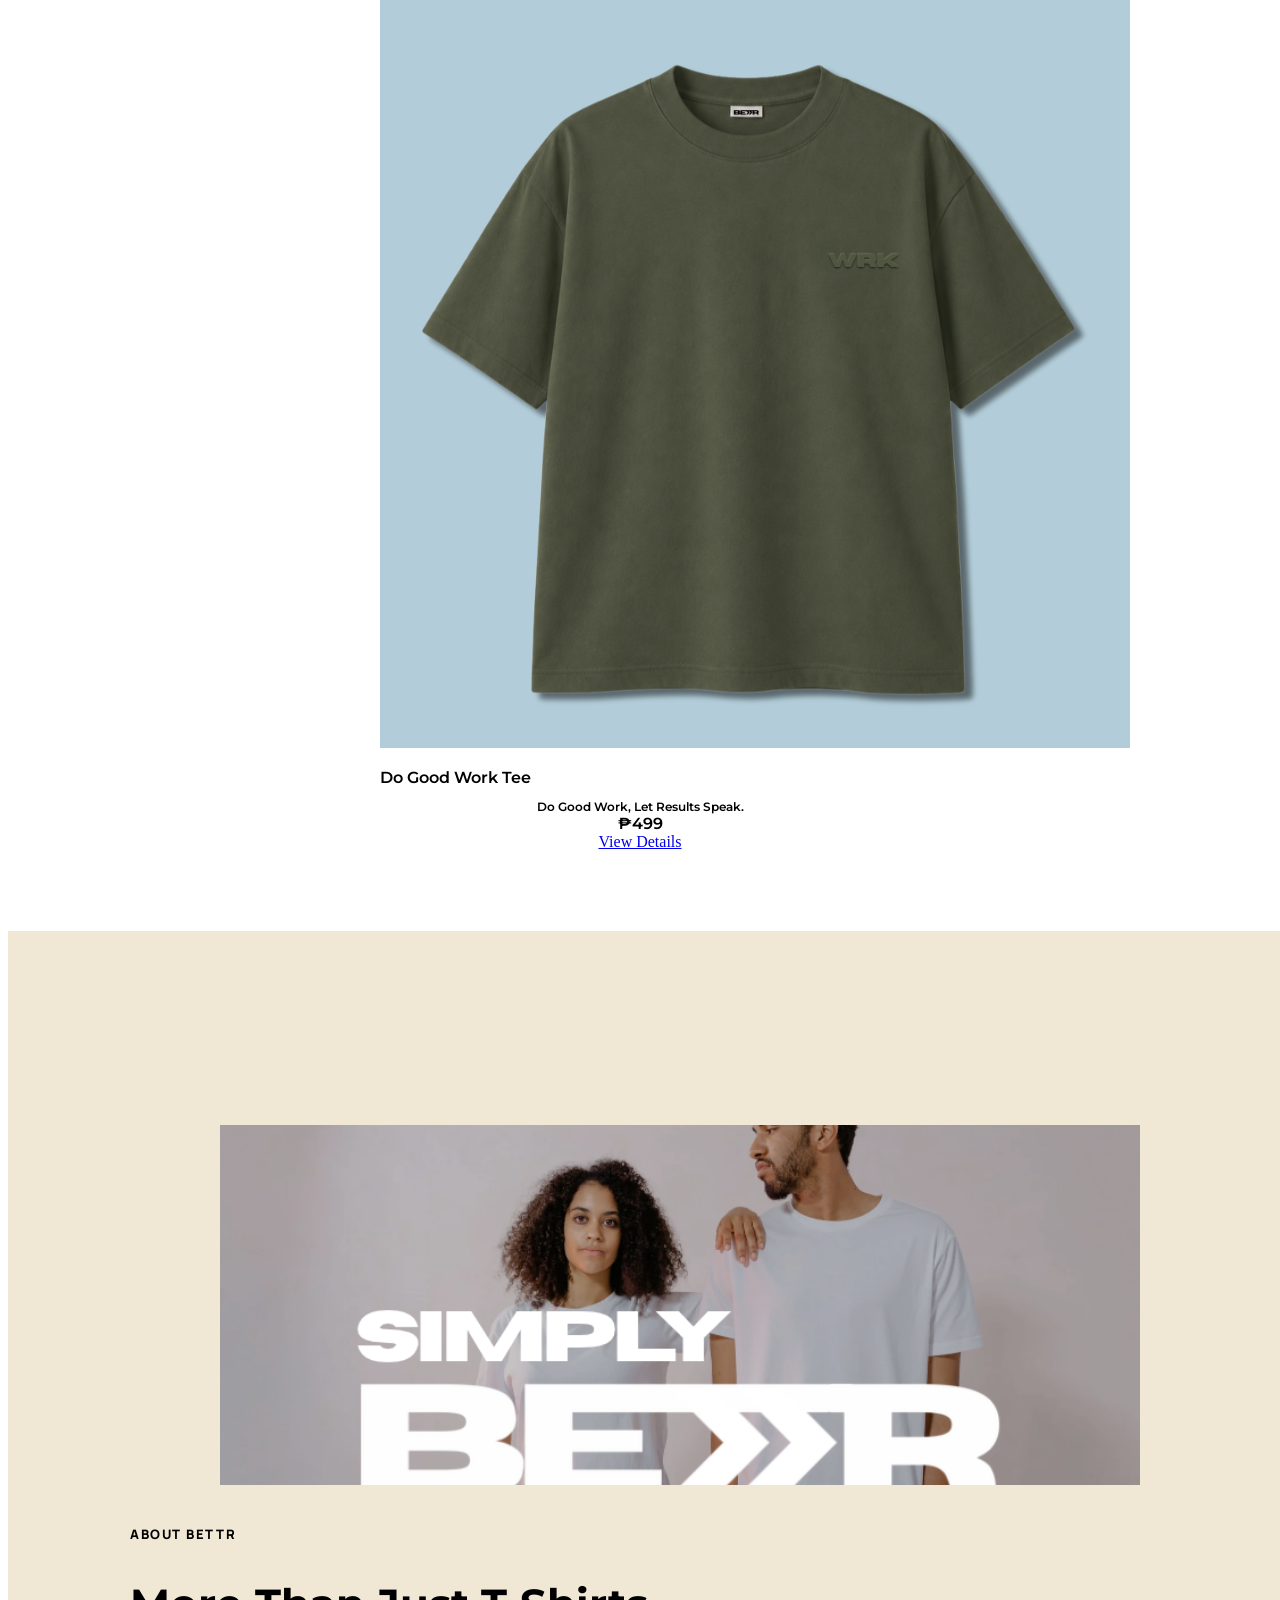
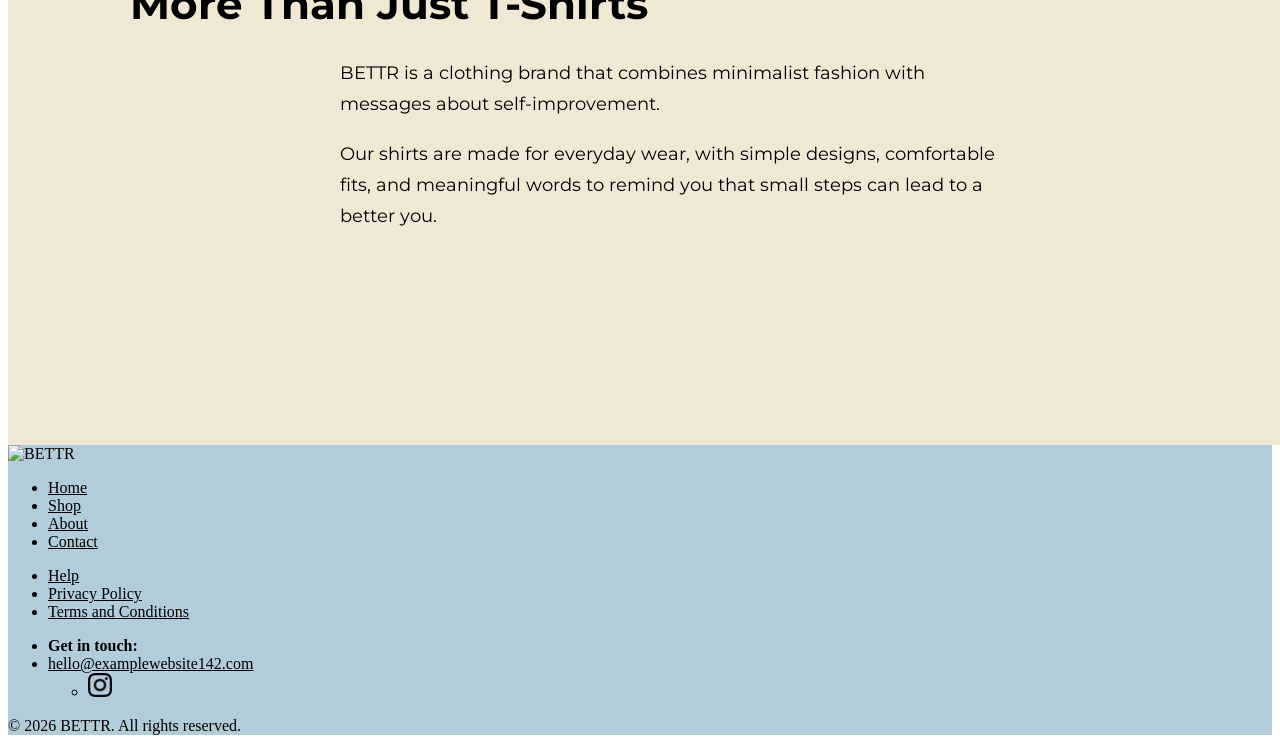
==== commit 2946983c: "Made correction on about image filepath" ====
--- a/index.html
+++ b/index.html
@@ -284,7 +284,7 @@
             <div class="container text-center">
 
                 <img
-                    src="images/about-image.png"
+                    src="images/about-img.png"
                     class="about-image"
                     alt="BETTR minimalist clothing collection">
 
@@ -362,4 +362,4 @@
     </footer>
     <script type="module" src="https://cdn.jsdelivr.net/npm/bootstrap@6.0.0-alpha.1/dist/js/bootstrap.bundle.min.js" integrity="sha384-1a/pXj49ZQ1aHEmrJ+gMw1otqoVsYwlEnlD8mIfY2TV03r20Y0CN7uqx1tQogjPL" crossorigin="anonymous"></script>
 </body>
-</html>+</html>
--- a/styles/style.css
+++ b/styles/style.css
@@ -11,10 +11,19 @@
     --bs-heading-font: 'Montserrat', Georgia, 'Times New Roman', Times, serif;
     --primary: #b2cdd9;
     --muted:  #7cabc0;
-    --secondary: #ffeac9;
+    --secondary: #f1e7d5;
+    --secondary-muted: #f0ece2;
+    --bg-nav: #ffffff;
+    --text-nav: #000000;
+    --theme-bg: #ffffff;
+    --theme-color: #000000;
 }
 
 /* - general stylesheet - */
+
+html {
+    scroll-behavior: smooth;
+}
 
 h1, h2, h3 {
     font-family: var(--bs-heading-font);
@@ -29,7 +38,7 @@
     border-color: black;
 }
 
-footer span, li {
+footer span, foorter li {
     color: #000000;
 }
 
@@ -50,14 +59,18 @@
     color: #000000;
 }
 
-.bg-muted {
-    background-color: var(--muted);
-    color: #000000;
-}
-
 .bg-secondary {
     background-color: var(--secondary);
-    color: #000000;
+    color: var(--theme-color);
+}
+
+.bg-standard {
+    background-color: var(--theme-bg);
+    color: var(--theme-color);
+}
+
+.border-black {
+    border-color: #000000;
 }
 
 /*NAVBAR and HERO stylesheet*/
@@ -76,6 +89,150 @@
 }
 
 /* - index.html SHOP / FEATURED PRODUCTS stylesheet - */
+
+/* =========================
+   HERO SECTION
+========================= */
+
+.hero-section {
+    background: var(--secondary);
+    width: 100%;
+    min-height: 1024px;
+    margin: 0;
+    padding: 100px 40px;
+    display: flex;
+    flex-direction: column;
+    justify-content: center;
+    align-items: center;
+}
+
+.hero-section .container {
+    max-width: 1200px;
+    width: 100%;
+    margin: 0 auto;
+}
+
+/* Eyebrow */
+
+.eyebrow {
+    font-family: 'Manrope', sans-serif;
+    font-size: 13px;
+    font-weight: 800;
+    letter-spacing: 0.12em;
+    color: var(--bettr-eyebrow);
+    text-transform: uppercase;
+    margin-bottom: 18px;
+}
+
+/* Hero Heading */
+
+.hero-section h1 {
+    font-family: 'Montserrat', sans-serif;
+    font-weight: 700;
+    font-size: clamp(38px, 4.5vw, 62px);
+    line-height: 1.1;
+    margin-bottom: 25px;
+}
+
+/* =========================
+   FEATURED PRODUCTS
+========================= */
+
+.products-section {
+    padding: 65px 20px 80px;
+}
+
+.section-heading {
+    margin-bottom: 35px;
+}
+
+/* Updated heading to match About heading */
+
+.section-heading h2 {
+    font-family: 'Montserrat', sans-serif;
+    font-weight: 700;
+    font-size: clamp(30px, 3.5vw, 42px);
+}
+
+.product-card {
+    max-width: 520px;
+    margin: 0 auto;
+    text-align: center;
+}
+
+.product-info h3 {
+    font-family: 'Montserrat', sans-serif;
+    font-size: 16px;
+    font-weight: 600;
+    margin-bottom: 5px;
+    text-align: start;
+}
+
+.product-info p {
+    font-family: 'Montserrat', sans-serif;
+    font-size: 12px;
+    font-weight: 600;
+    margin-bottom: 0;
+}
+
+.product-price {
+    font-family: 'Montserrat', sans-serif;
+    font-size: 16px;
+    font-weight: 600;
+    white-space: nowrap;
+}
+
+.product-card .bettr-button {
+    display: inline-block;
+    margin: 0 auto;
+}
+
+/* =========================
+   ABOUT SECTION
+========================= */
+
+.about-section {
+    background: var(--secondary);
+    width: 100%;
+    min-height: calc(1024px - 70px);
+    padding: 80px 40px;
+    display: flex;
+    flex-direction: column;
+    justify-content: center;
+    align-items: center;
+}
+
+.about-section .container {
+    max-width: 1100px;
+    width: 100%;
+    margin: 0 auto;
+}
+
+.about-image {
+    display: block;
+    width: 100%;
+    max-width: 920px;
+    height: 360px;
+    object-fit: cover;
+    margin: 0 auto 40px;
+}
+
+.about-section h2 {
+    font-family: 'Montserrat', sans-serif;
+    font-weight: 700;
+    font-size: clamp(30px, 3.5vw, 42px);
+    margin-bottom: 28px;
+}
+
+.about-description {
+    font-family: 'Montserrat', sans-serif;
+    font-weight: 400;
+    max-width: 680px;
+    margin: 0 auto 20px;
+    font-size: 18px;
+    line-height: 1.7;
+}
+
 
 /* - Solo Product Page stylesheet - */
 
@@ -105,6 +262,53 @@
 .send-message-btn {
     font-family: var(--bs-body-font);
     font-weight: 700;
+}
+
+/* - Terms and Conditions Page Stylesheet - */
+
+}
+
+.terms-hero h1 {
+    font-weight: 700;
+    font-size: clamp(2rem, 4vw, 2.75rem);
+    margin-bottom: 1rem;
+}
+
+.terms-intro {
+    max-width: 34rem;
+    margin-bottom: 0;
+}
+
+.terms-body {
+    padding: 3rem 0 5rem;
+}
+
+.terms-list {
+    max-width: 40rem;
+    margin: 0 auto;
+    padding: 0;
+}
+
+.terms-item {
+    display: flex;
+    gap: 1.5rem;
+    margin-bottom: 2.5rem;
+}
+
+.terms-number {
+    flex: 0 0 2rem;
+    letter-spacing: 0.08em;
+    color: #595959;
+}
+
+.terms-item h2 {
+    font-size: 1.125rem;
+    font-weight: 700;
+    margin-bottom: 0.75rem;
+}
+
+.terms-item p {
+    margin-bottom: 0;
 }
 
 /* - Media queries:
@@ -131,3 +335,11 @@
         width: 80px;
     }
 }
+
+@media (prefers-color-scheme: dark) {
+    :root {
+        --theme-bg: #000000;
+        --theme-color: #ffffff;
+        --secondary: #46543e; 
+    }
+}
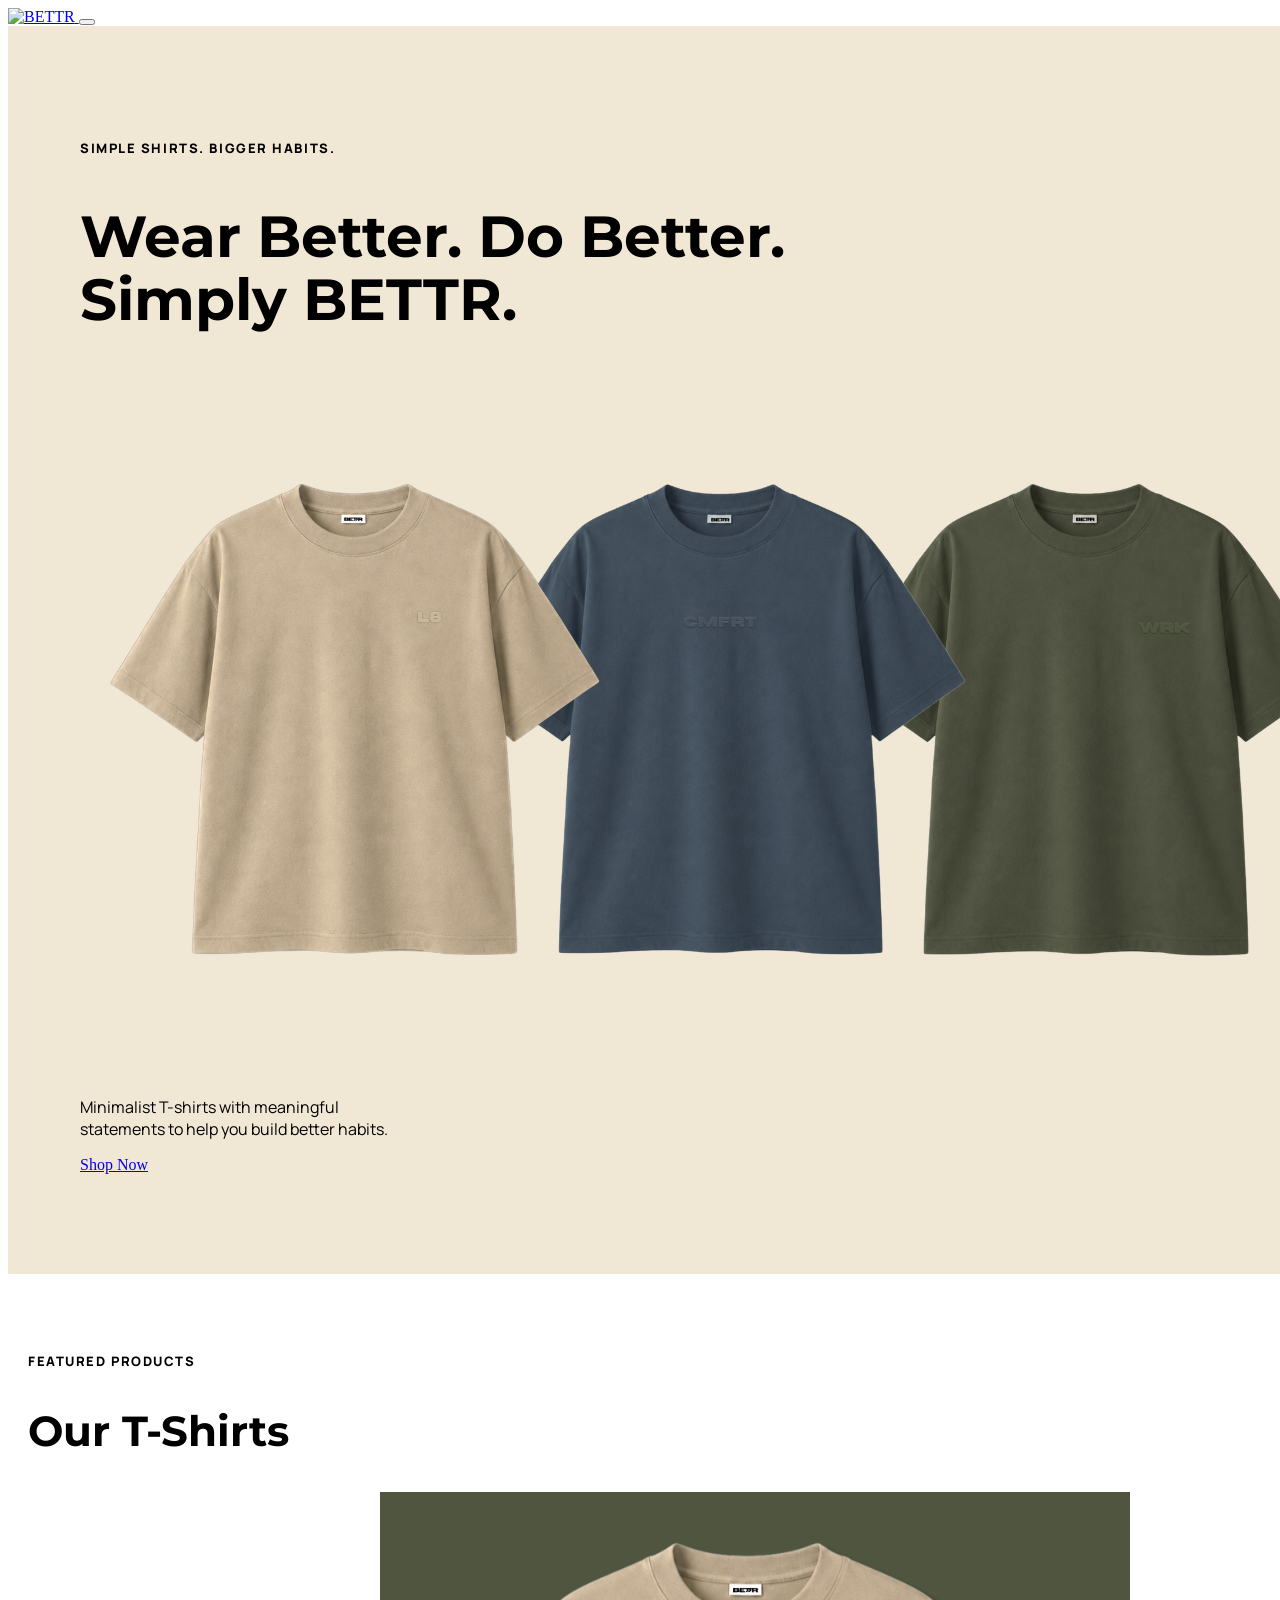
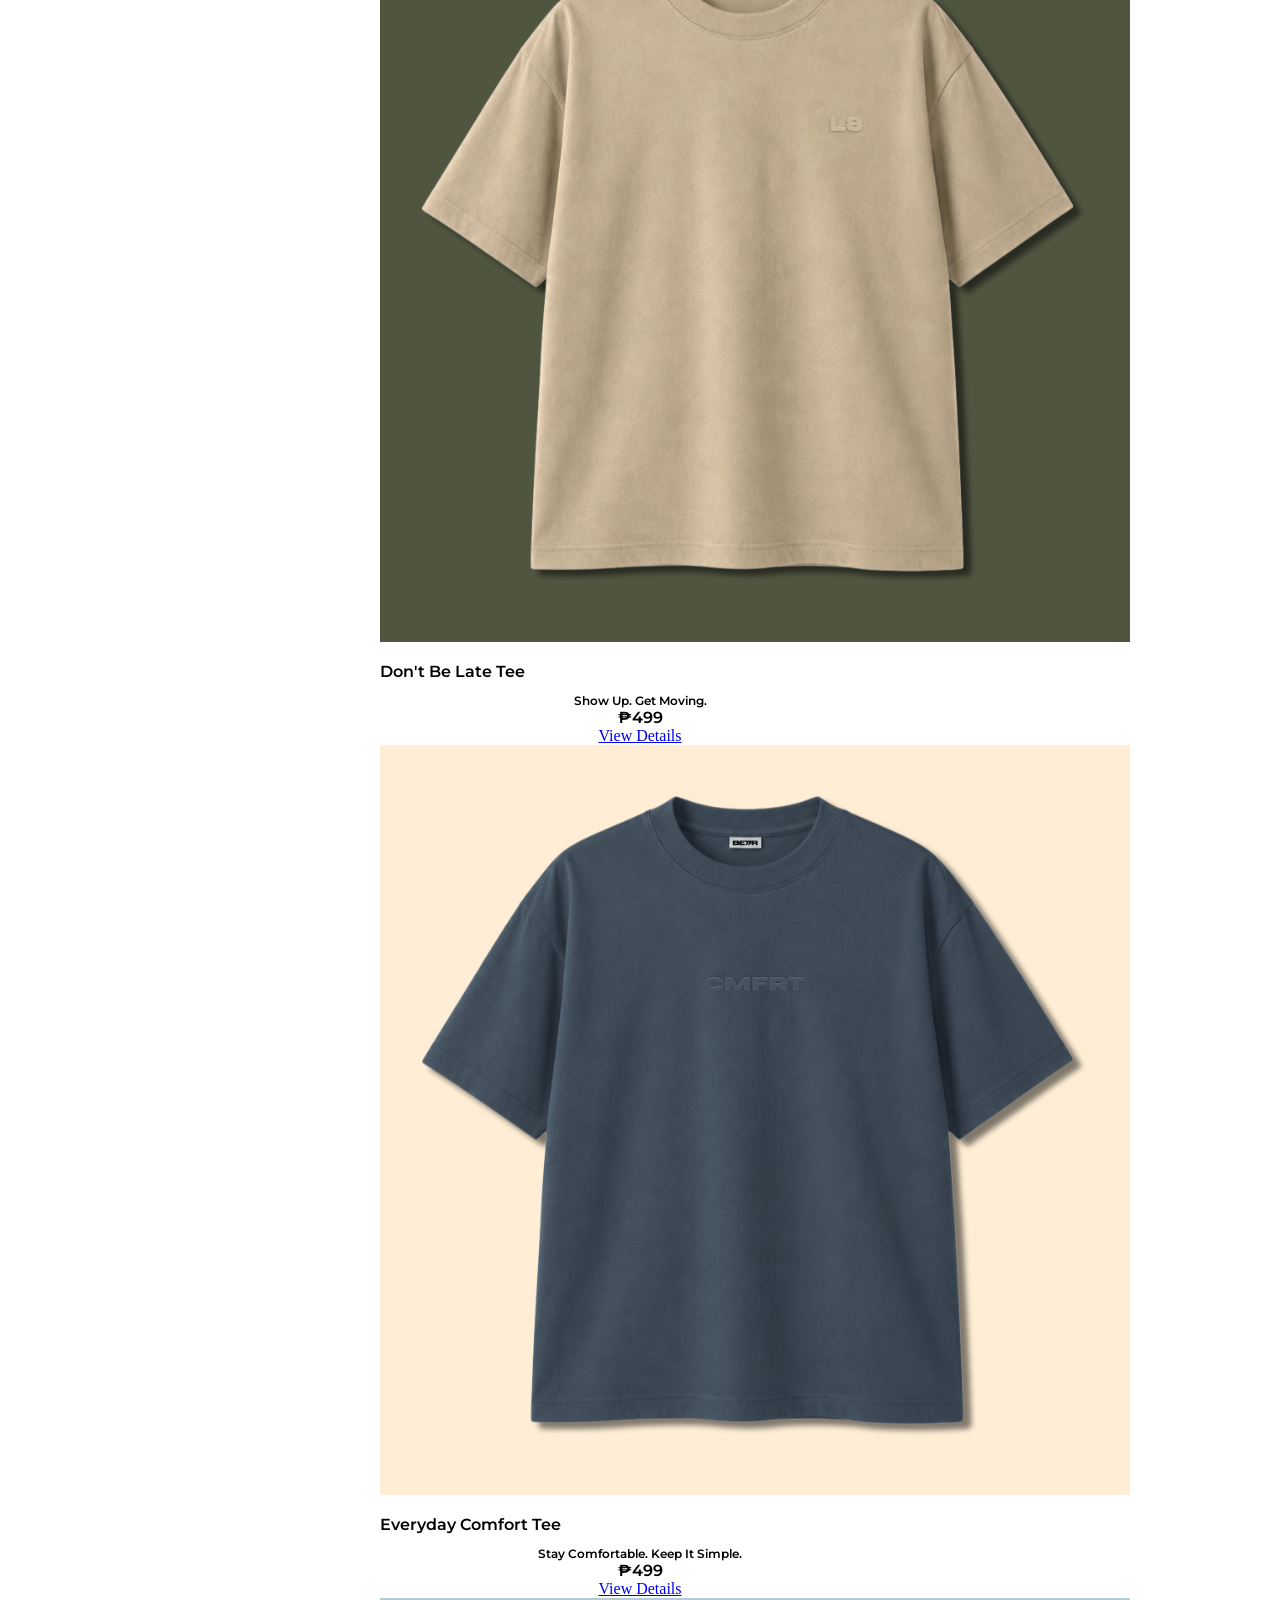
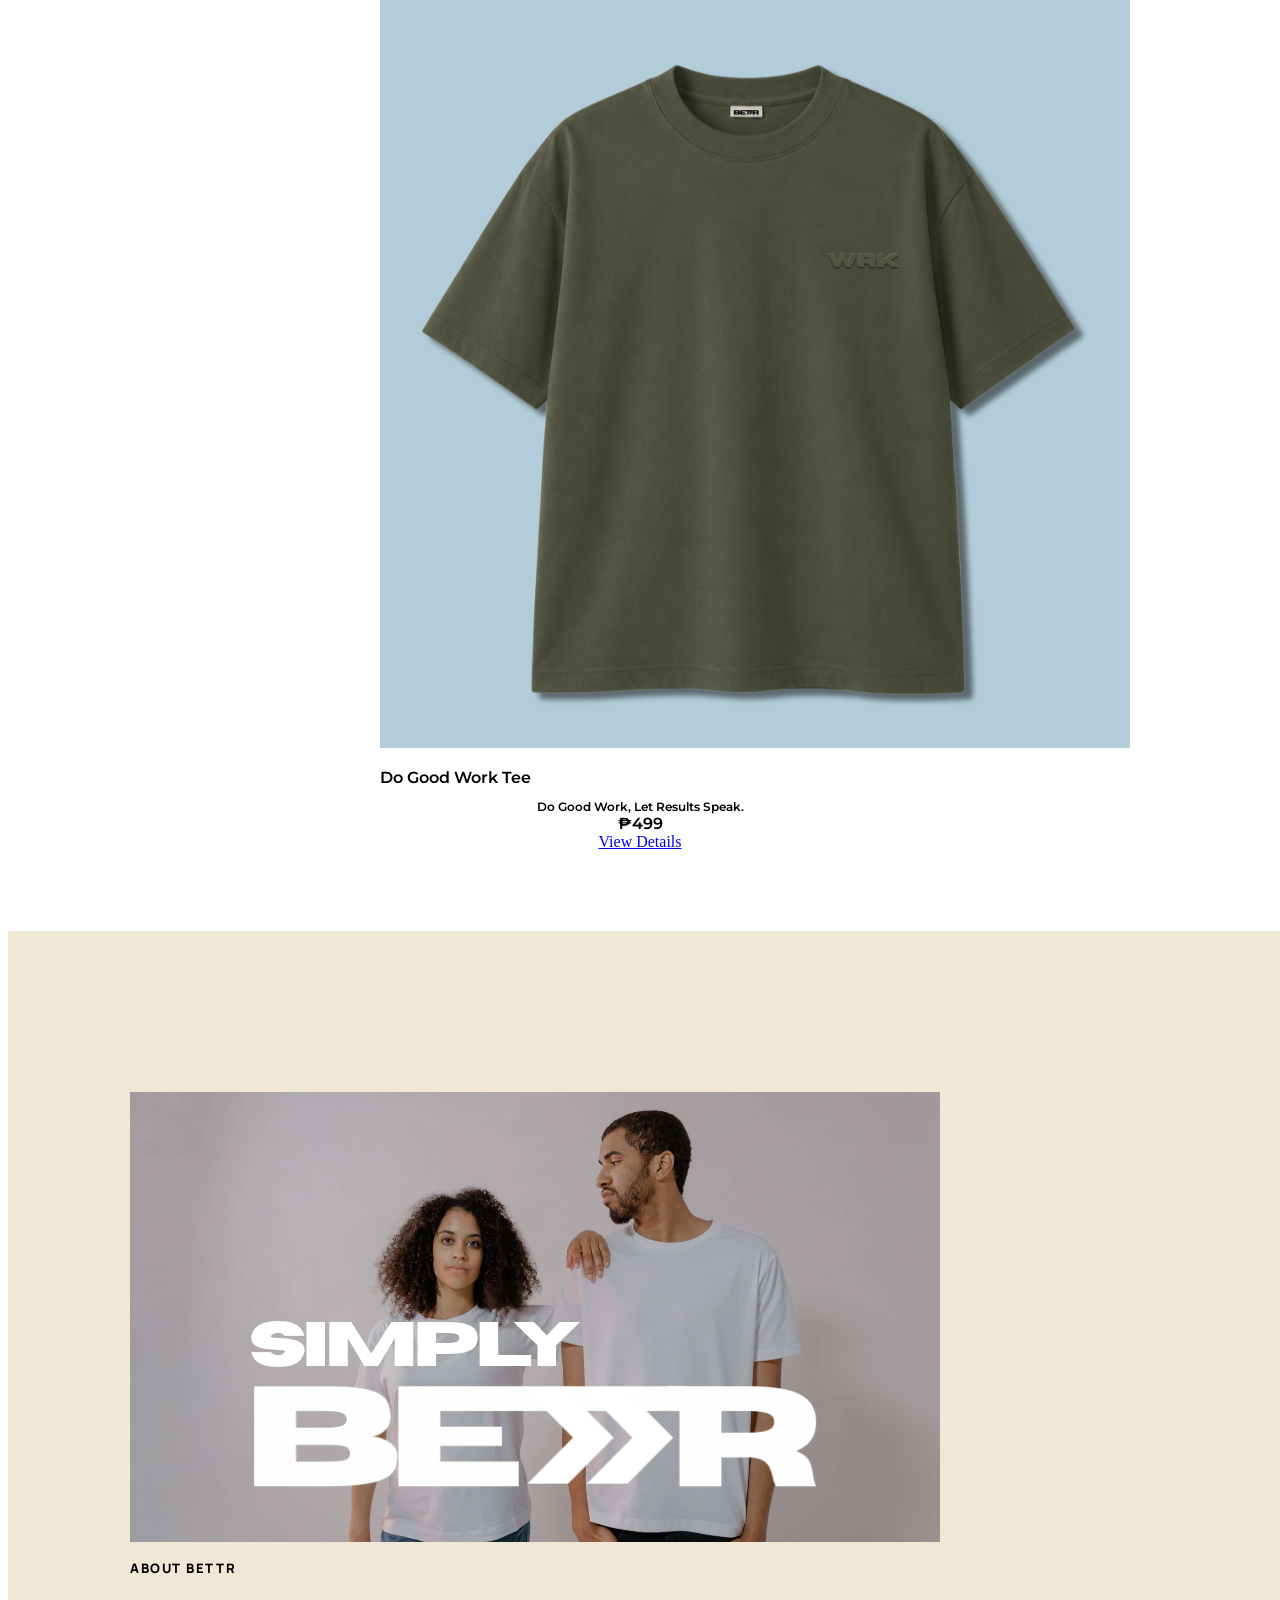
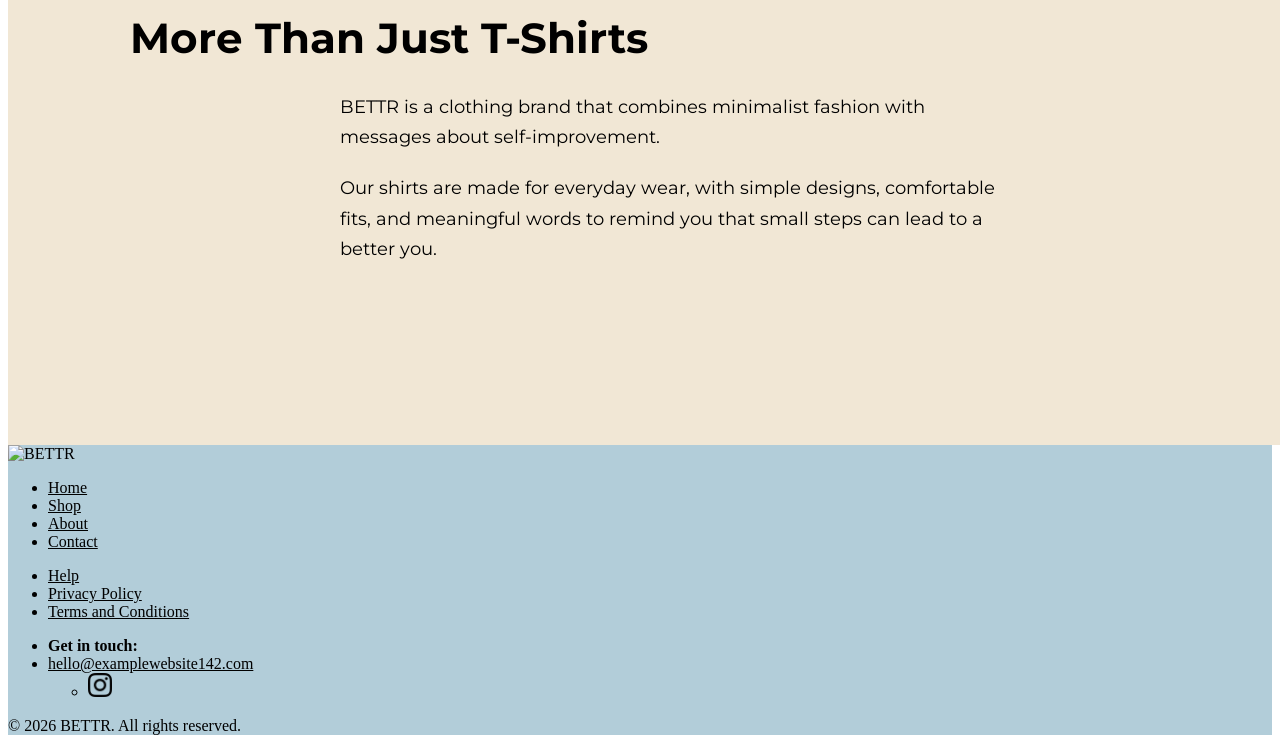
==== commit c95b66b7: "Added img-fluid and width & height classes to about-img.png" ====
--- a/index.html
+++ b/index.html
@@ -283,7 +283,7 @@
 
             <div class="container text-center">
 
-                <img
+                <img class="img-fluid w-60 h-auto"
                     src="images/about-img.png"
                     class="about-image"
                     alt="BETTR minimalist clothing collection">
--- a/styles/style.css
+++ b/styles/style.css
@@ -266,6 +266,11 @@
 
 /* - Terms and Conditions Page Stylesheet - */
 
+.terms-hero {
+    background-color: var(--theme-surface);
+    color: var(--theme-color);
+    padding: 7rem 0 2.5rem;
+
 }
 
 .terms-hero h1 {
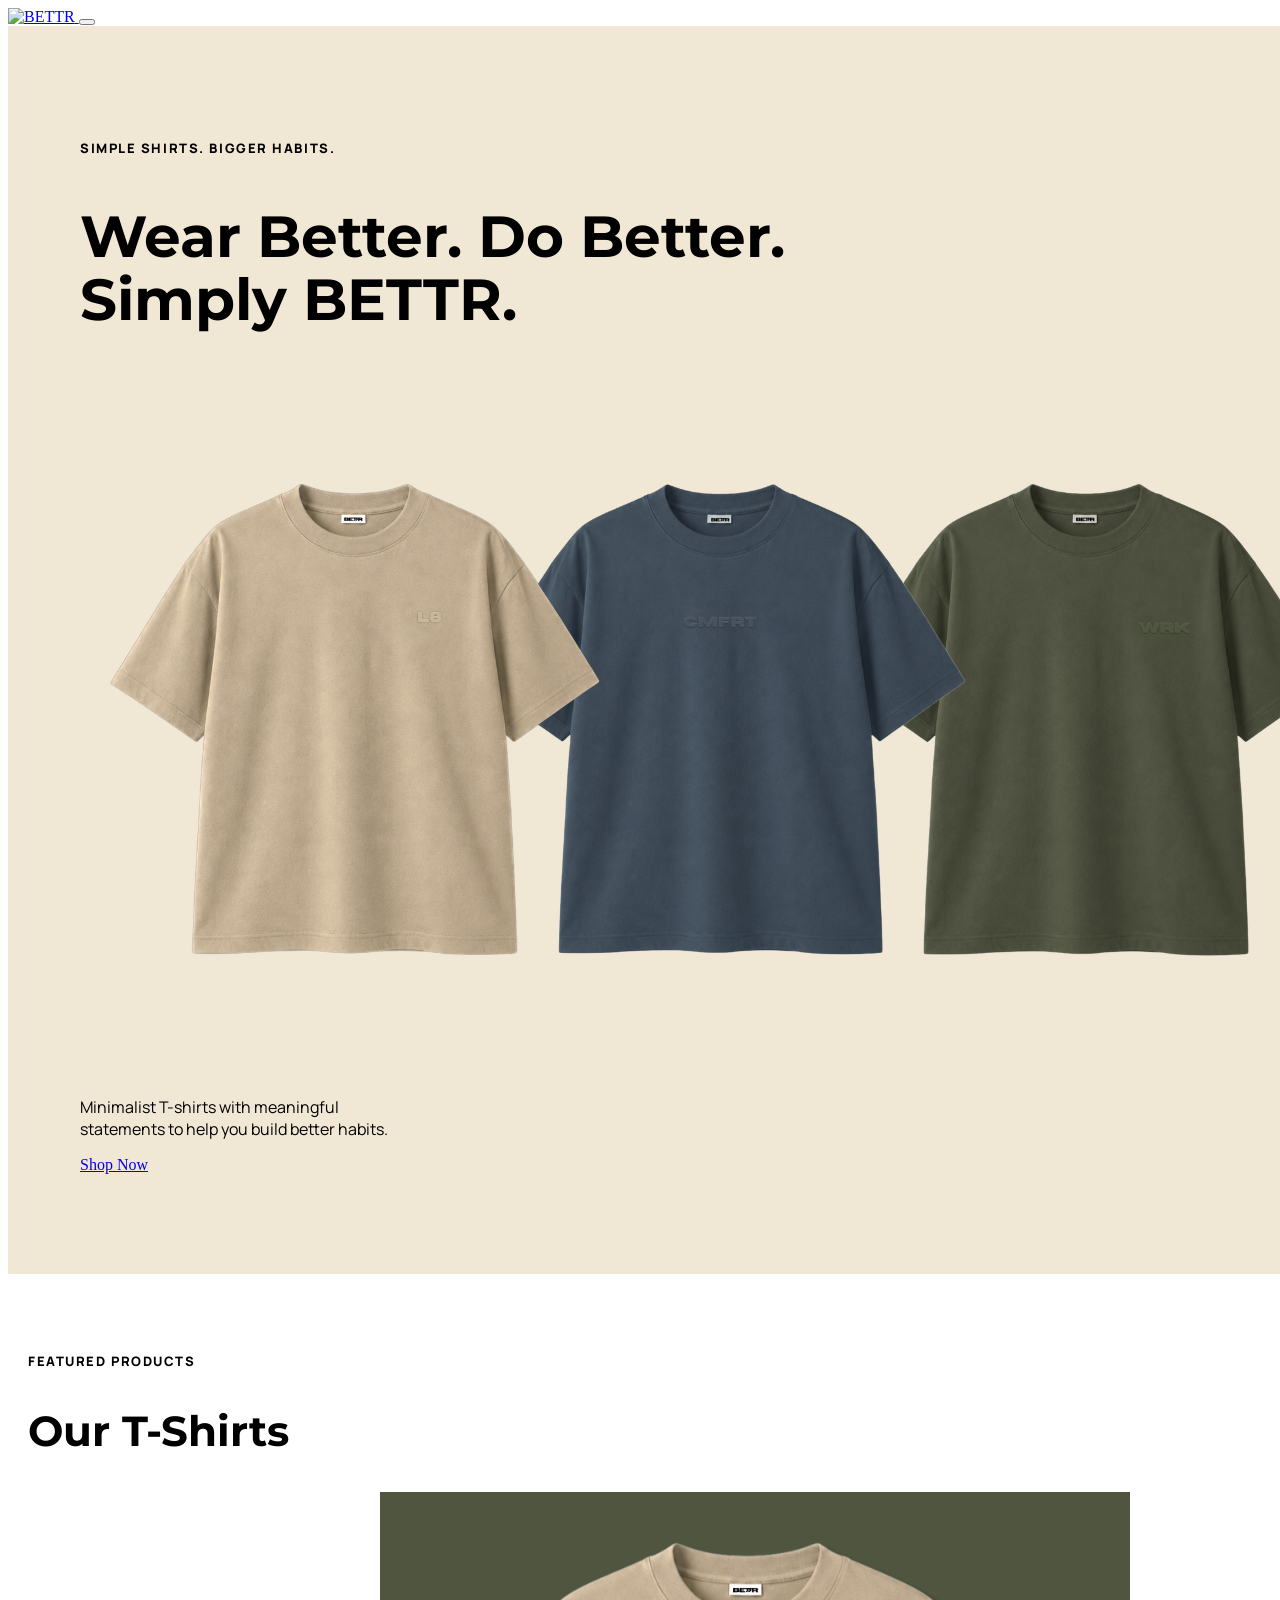
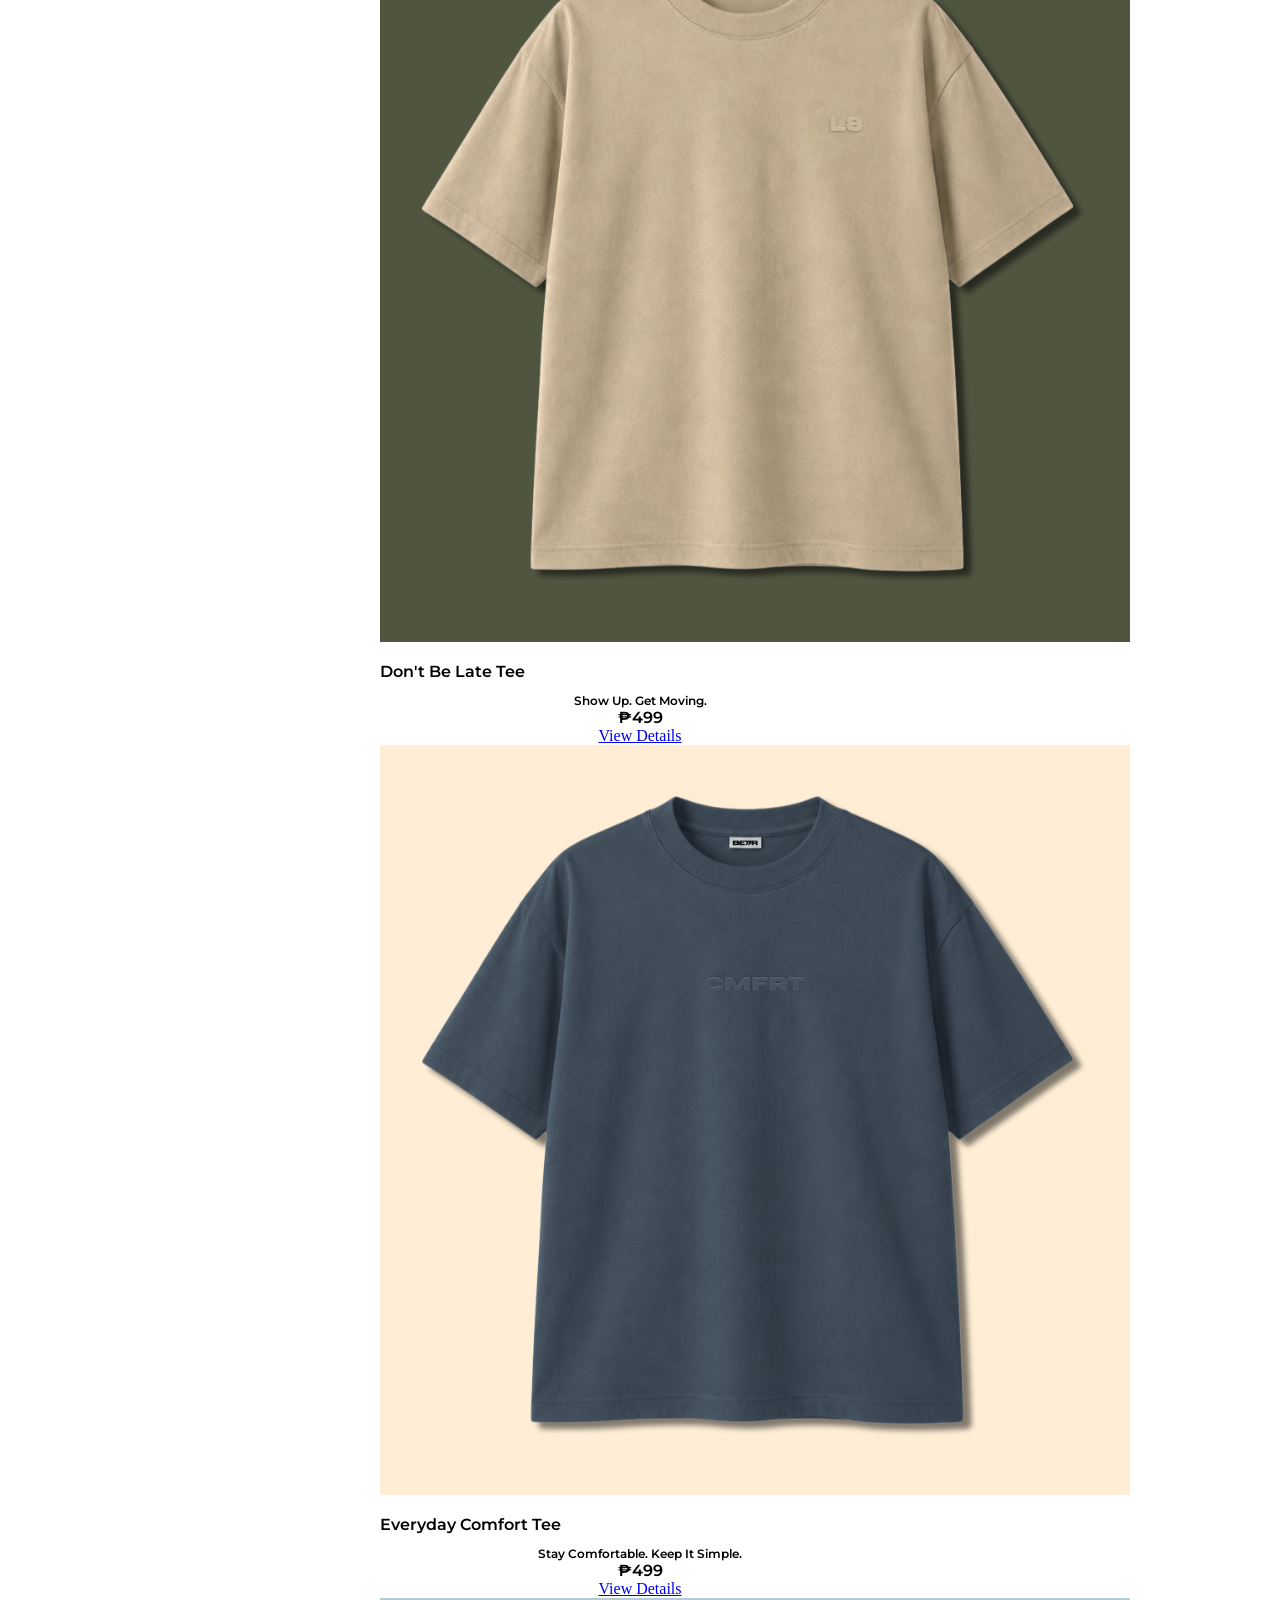
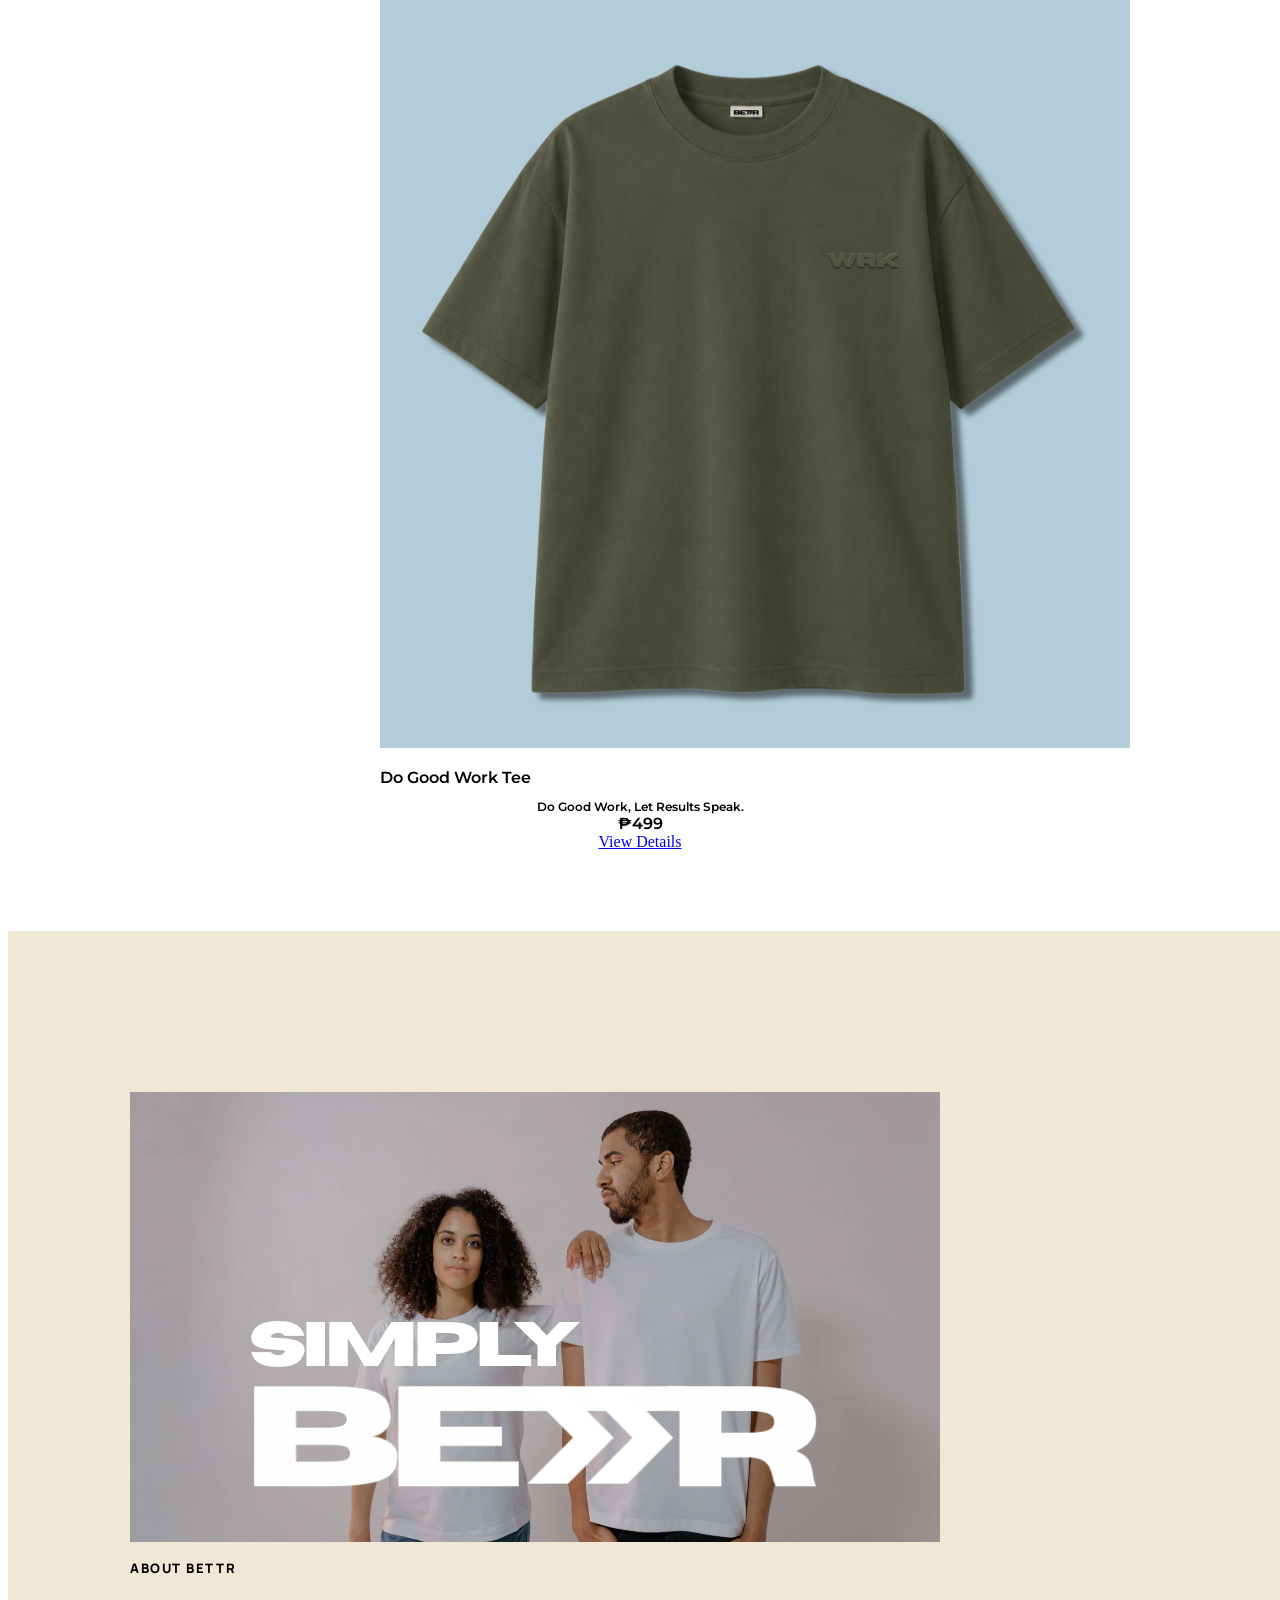
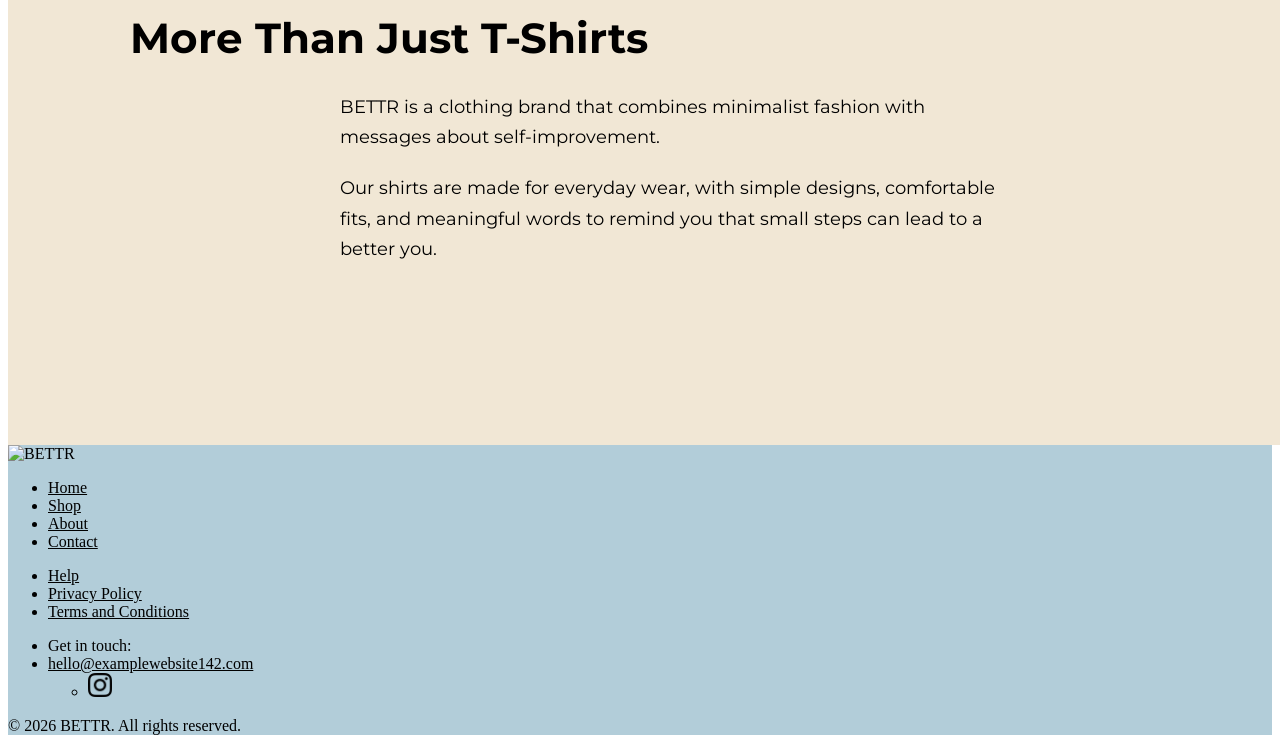
==== commit 2b692a0b: "Update index.html" ====
--- a/index.html
+++ b/index.html
@@ -289,7 +289,7 @@
                     alt="BETTR minimalist clothing collection">
 
 
-                <p class="eyebrow">
+                <p class="eyebrow pt-8">
                     ABOUT BETTR
                 </p>
 
@@ -345,15 +345,14 @@
                     </ul>
                 </div>
                 <div class="col-12 md:col-3">
-                    <ul class="list-unstyled d-flex flex-column md:justify-content-between gap-2 mb-0">
-                        <li><b>Get in touch:</b></li>
+                    <ul class="list-unstyled d-flex flex-column md:justify-content-between gap-2 mb-0 bg-primary">
+                        <li class="fw-700">Get in touch:</li>
                         <li class="fs-sm"><a href="contact.html">hello@examplewebsite142.com</a></li>
                         <ul class="list-unstyled d-flex flex-column md:justify-content-between gap-2 mb-0">
                             <li><img src="images/insta-icon.png" alt="instagram-link" style="width: 24px;height: auto;"></li>
-                        </ul>
                     </ul>
-                                            
-                </div>
+                    </ul>
+               </div>
             </div>
         </div>
         <div class="d-flex pb-1 border-top border-2 border-black m-5 md:m-12">
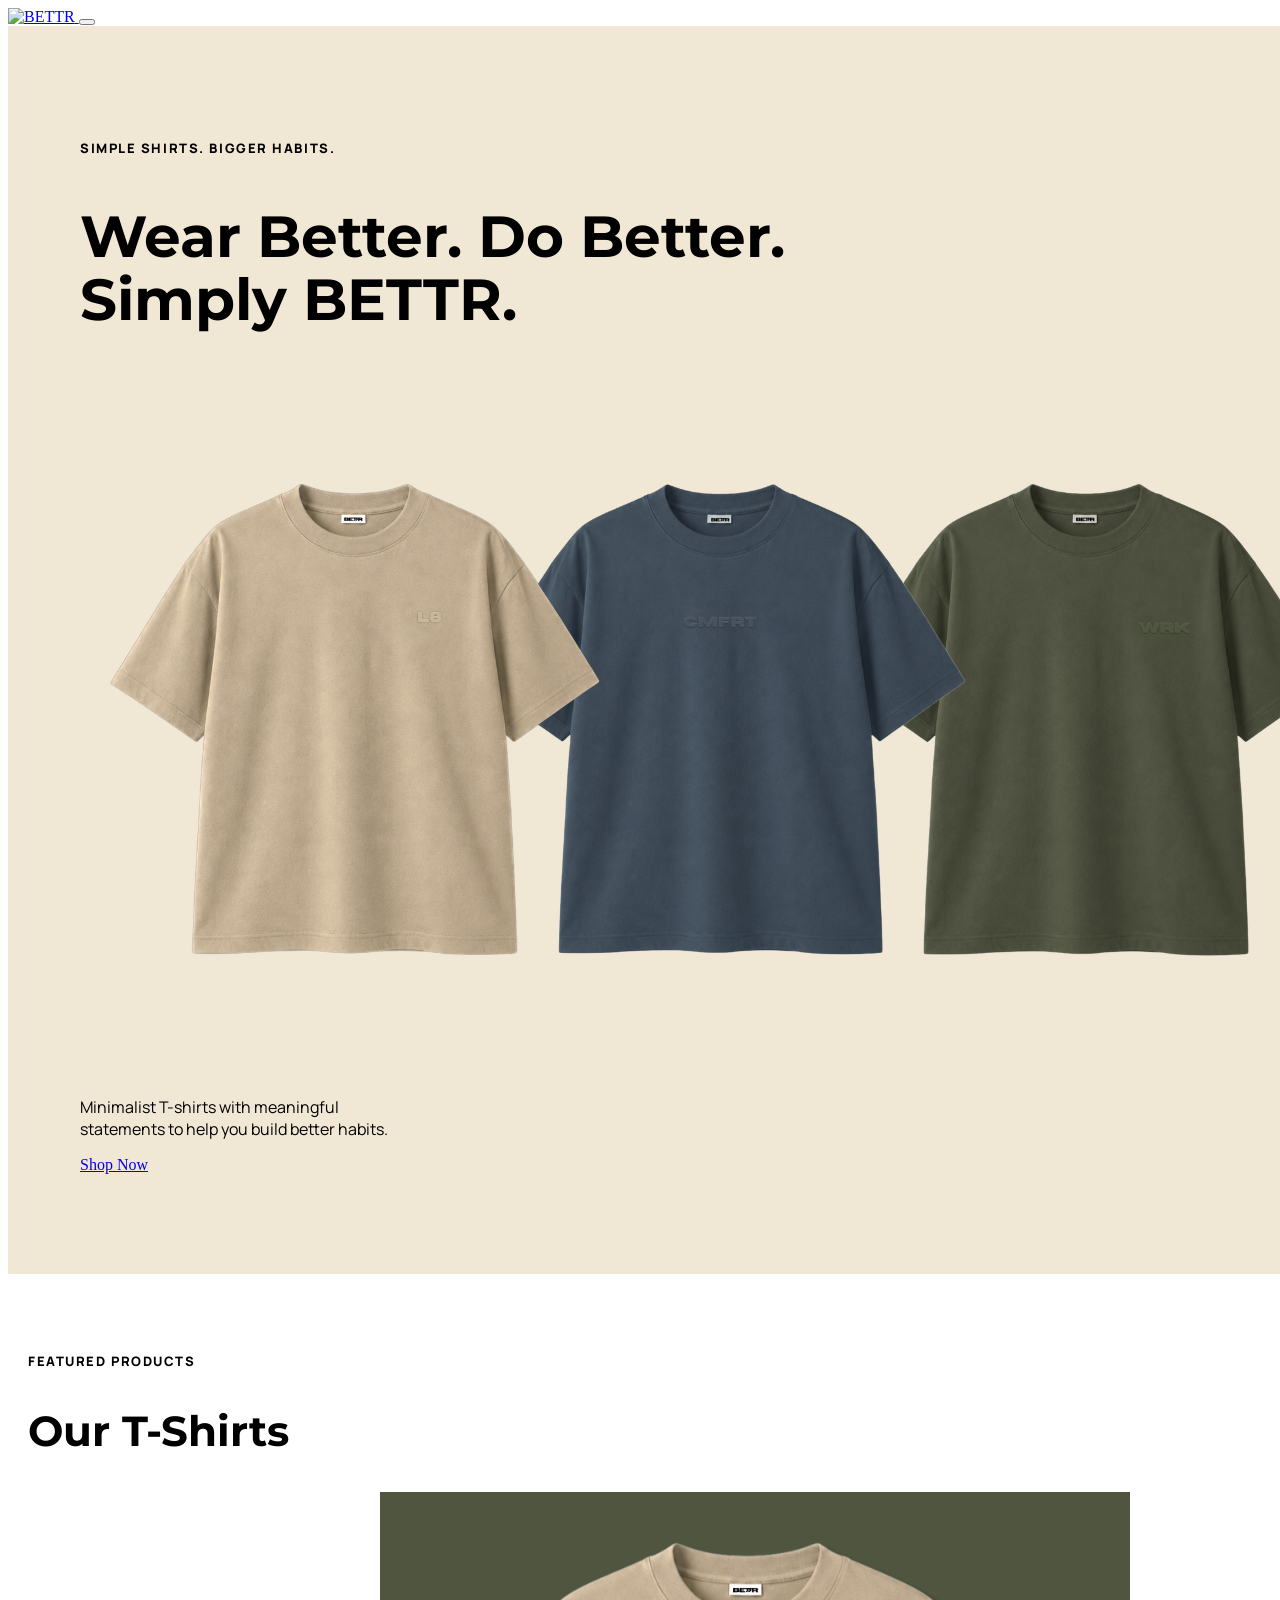
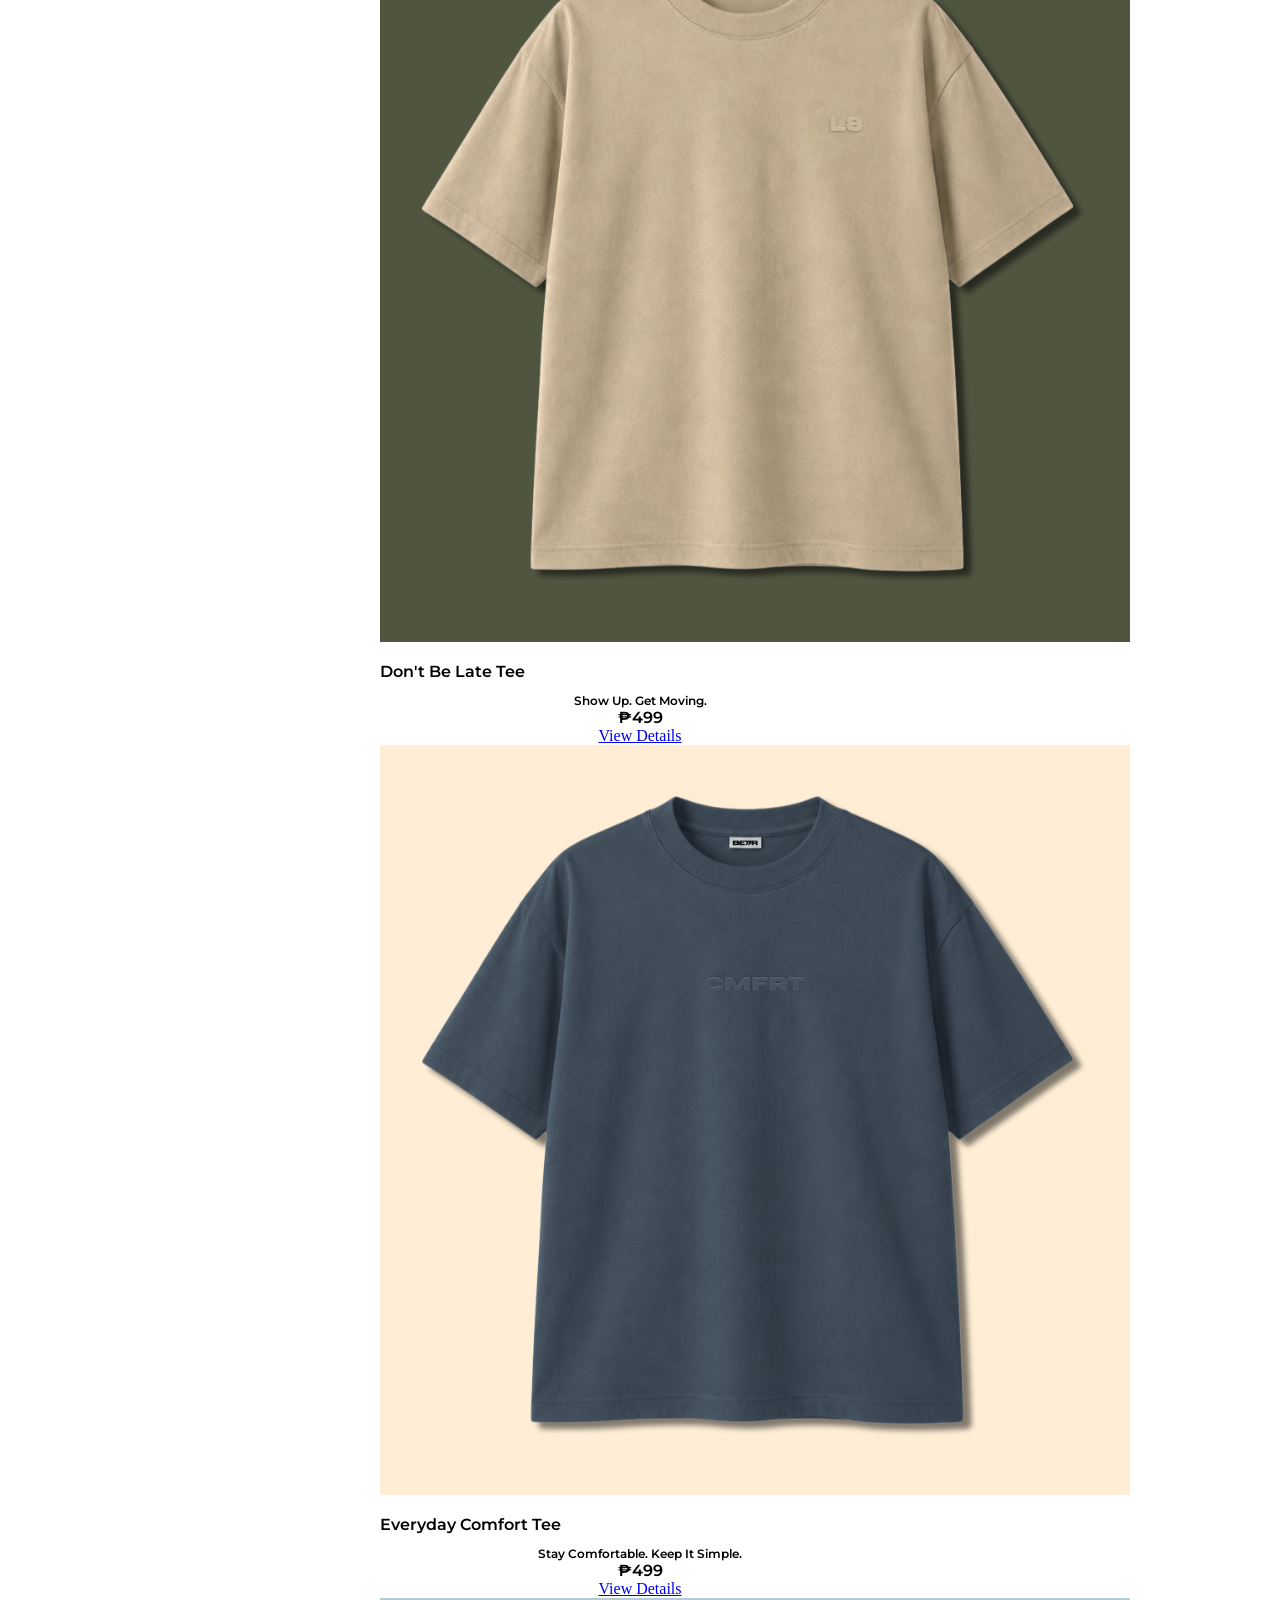
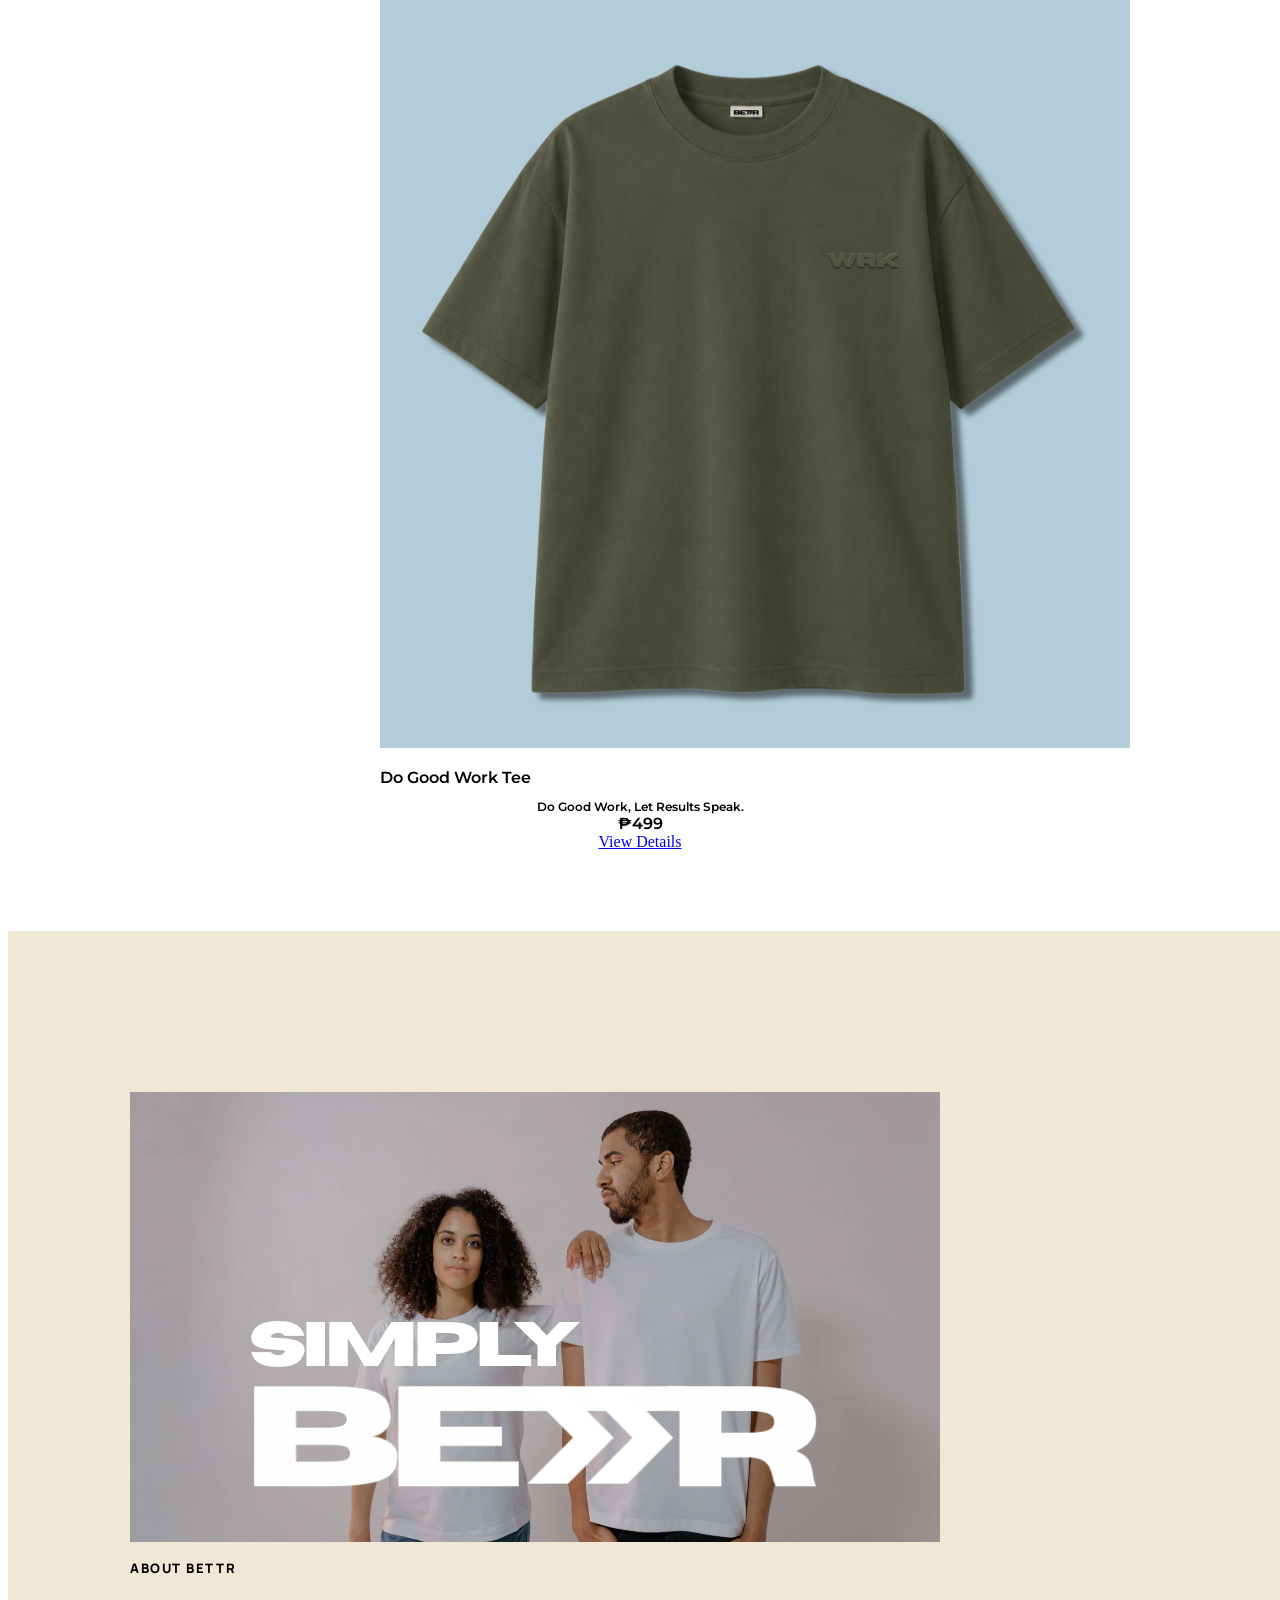
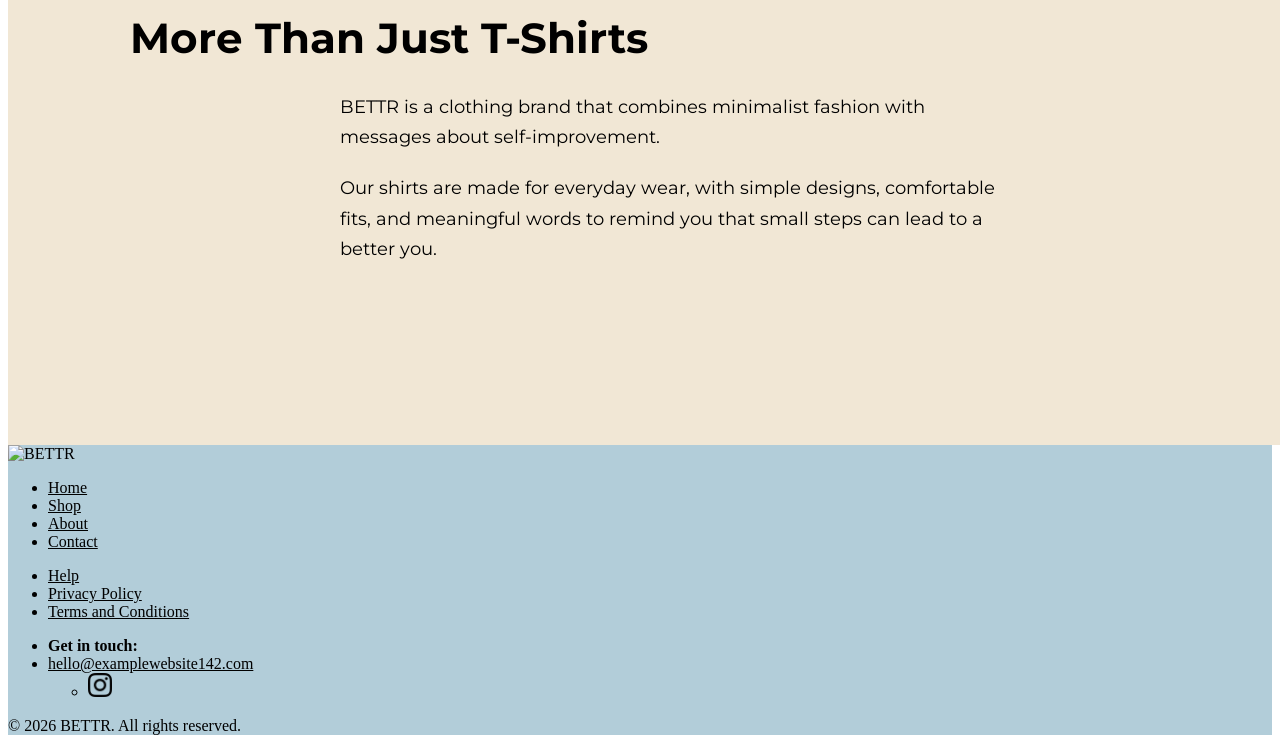
==== commit 62118c55: "Update index.html" ====
--- a/index.html
+++ b/index.html
@@ -346,7 +346,7 @@
                 </div>
                 <div class="col-12 md:col-3">
                     <ul class="list-unstyled d-flex flex-column md:justify-content-between gap-2 mb-0 bg-primary">
-                        <li class="fw-700">Get in touch:</li>
+                        <li><b>Get in touch:</b></li>
                         <li class="fs-sm"><a href="contact.html">hello@examplewebsite142.com</a></li>
                         <ul class="list-unstyled d-flex flex-column md:justify-content-between gap-2 mb-0">
                             <li><img src="images/insta-icon.png" alt="instagram-link" style="width: 24px;height: auto;"></li>
